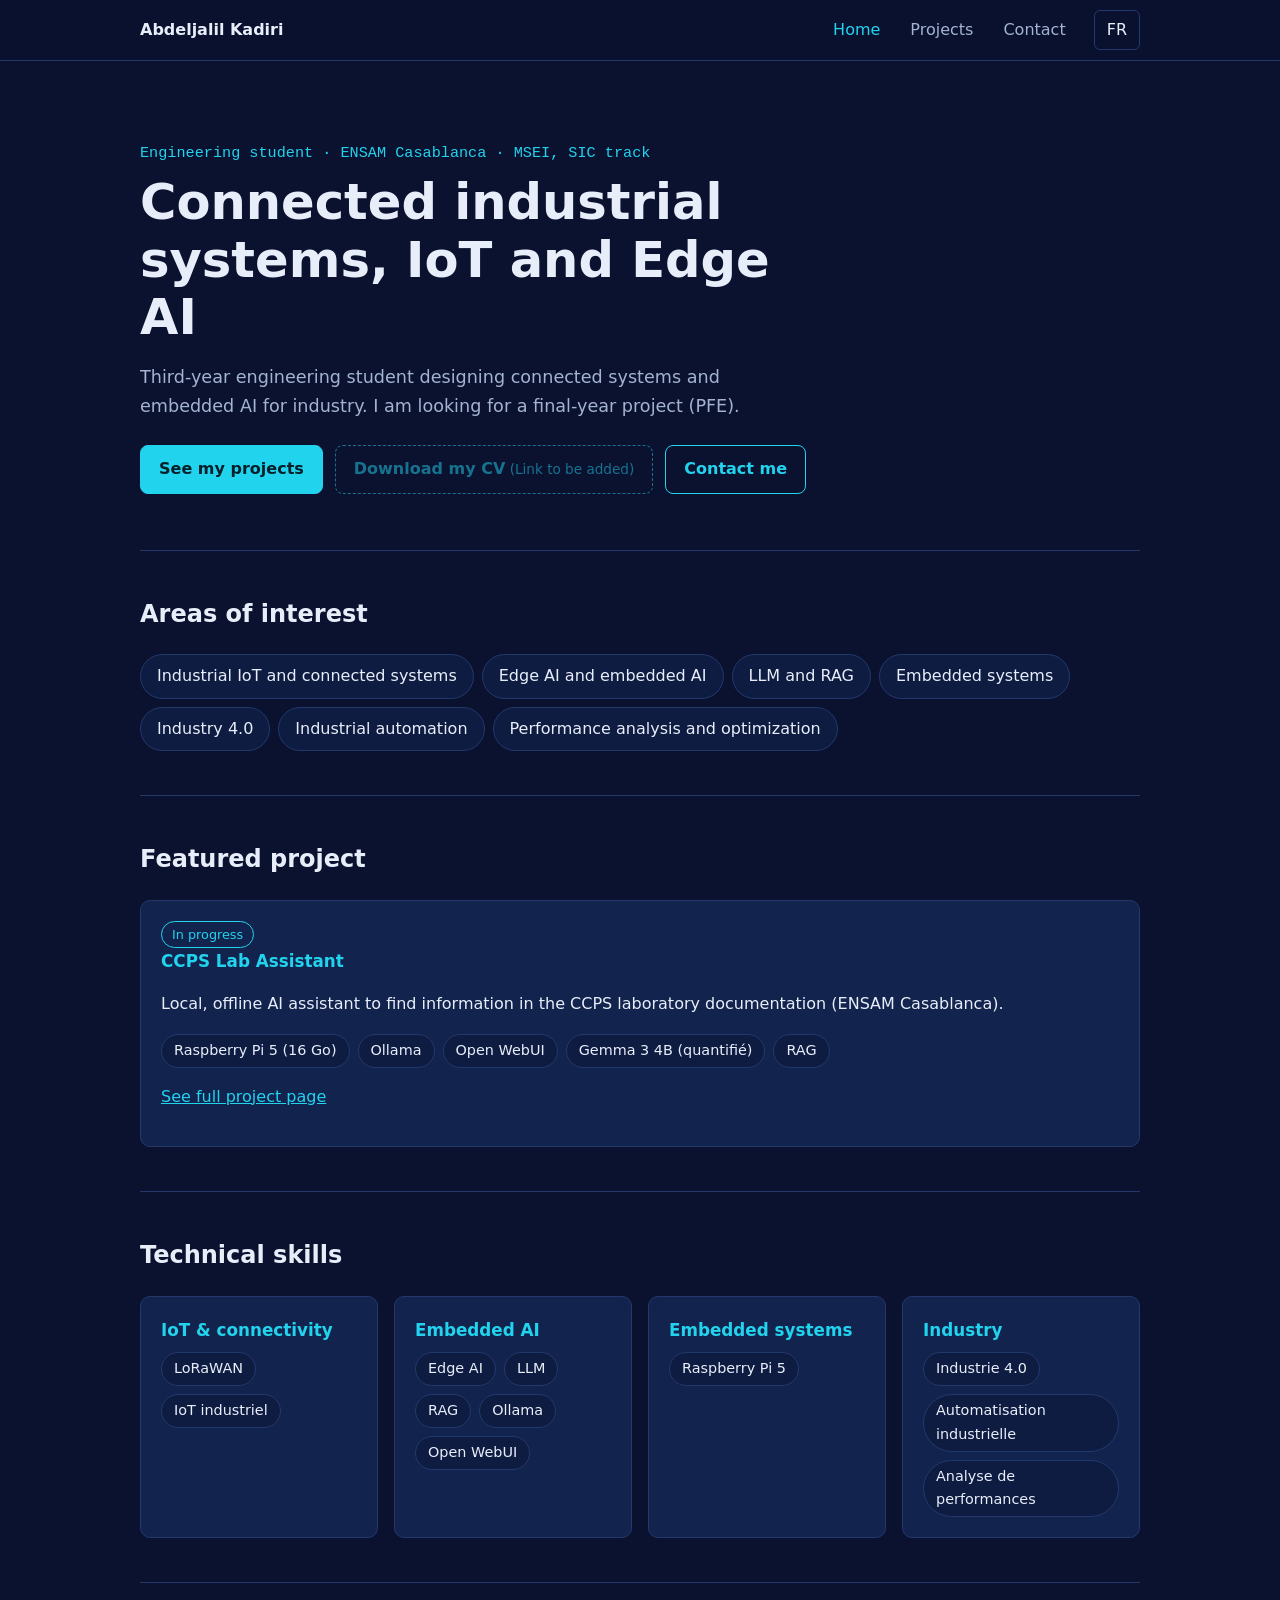
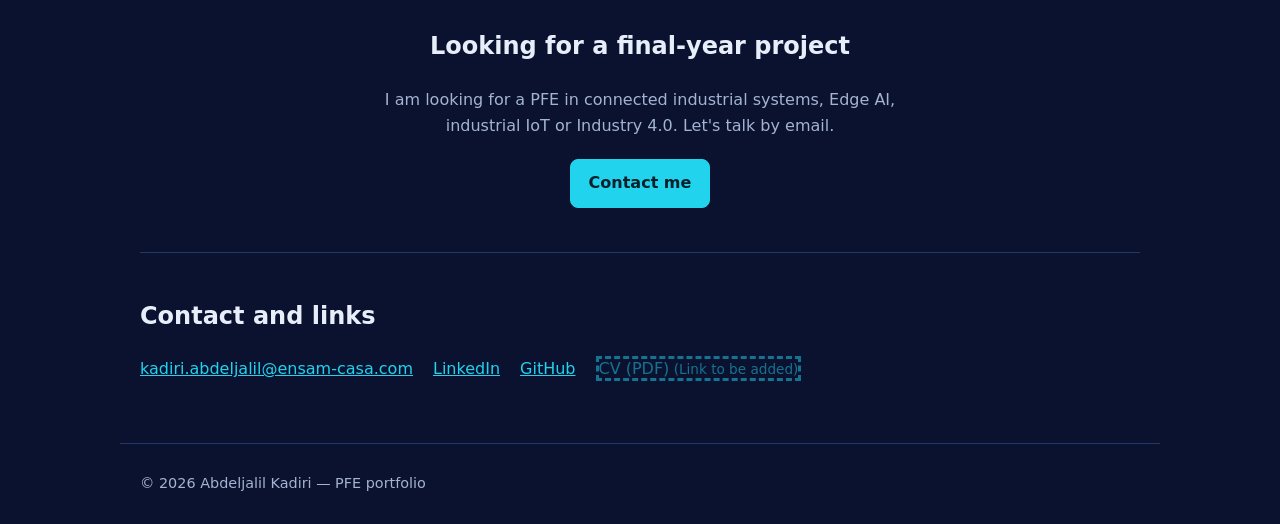
==== index.html @ 2e6c4659 "Add files via upload" ====
<!DOCTYPE html>
<html lang="fr">
<head>
<meta charset="utf-8">
<meta name="viewport" content="width=device-width, initial-scale=1">
<title>Abdeljalil Kadiri — Portfolio</title>
<meta name="description" content="Portfolio d'élève ingénieur ENSAM Casablanca : IoT industriel, Edge AI, Industrie 4.0.">
<link rel="stylesheet" href="style.css">
</head>
<body data-page="home">
<a class="skip" href="#main" data-i18n="nav.home">Accueil</a>
<header id="header"></header>
<main id="main">
  <section class="hero">
    <p class="role" data-i18n="hero.role"></p>
    <h1 data-i18n="hero.title"></h1>
    <p class="lead" data-i18n="hero.text"></p>
    <div class="actions">
      <a class="btn primary" href="projects.html" data-i18n="btn.projects"></a>
      <a class="btn" data-link="cv" data-i18n="btn.cv"></a>
      <a class="btn" href="#contact" data-i18n="btn.contact"></a>
    </div>
  </section>
  <section><h2 data-i18n="int.title"></h2>
    <ul class="chips big">
      <li data-i18n="int.1"></li><li data-i18n="int.2"></li><li data-i18n="int.3"></li><li data-i18n="int.4"></li><li data-i18n="int.5"></li><li data-i18n="int.6"></li><li data-i18n="int.7"></li>
    </ul>
  </section>
  <section><h2 data-i18n="feat.title"></h2><div id="featured"></div></section>
  <section><h2 data-i18n="skills.title"></h2><div id="skills" class="grid"></div></section>
  <section class="cta"><h2 data-i18n="pfe.title"></h2><p data-i18n="pfe.text"></p>
    <a class="btn primary" id="mailBtn" data-i18n="btn.contact"></a></section>
  <section id="contact"><h2 data-i18n="contact.title"></h2>
    <ul class="links">
      <li><a id="mailLink"></a></li>
      <li><a data-link="linkedin">LinkedIn</a></li>
      <li><a data-link="github">GitHub</a></li>
      <li><a data-link="cv">CV (PDF)</a></li>
    </ul>
  </section>
</main>
<footer id="footer"></footer>
<script src="content/site.js"></script>
<script src="content/projects.js"></script>
<script src="script.js"></script>
</body>
</html>
---- style.css ----
/* ===== DESIGN — changez les couleurs et la police ici ===== */
:root{
  --bg:#0a1230; --bg2:#0f1c42; --card:#12234d; --line:#23386b;
  --text:#e8eef9; --muted:#a3b3d1; --accent:#22d3ee; --accent-ink:#04202a;
  --font:"Segoe UI",system-ui,-apple-system,Roboto,Arial,sans-serif;
  --max:1040px;
}
*{box-sizing:border-box}
html{scroll-behavior:smooth;scroll-padding-top:72px}
body{margin:0;background:var(--bg);color:var(--text);font:1rem/1.65 var(--font)}
a{color:var(--accent)}
:focus-visible{outline:3px solid var(--accent);outline-offset:2px}
.skip{position:absolute;left:-999px}.skip:focus{left:8px;top:8px;background:var(--accent);color:var(--accent-ink);padding:6px 10px;z-index:99}
header{position:sticky;top:0;z-index:10;background:rgba(10,18,48,.92);backdrop-filter:blur(8px);border-bottom:1px solid var(--line)}
.bar{max-width:var(--max);margin:auto;padding:10px 20px;display:flex;align-items:center;gap:16px}
.logo{font-weight:700;color:var(--text);text-decoration:none;margin-right:auto}
nav ul{display:flex;gap:6px;list-style:none;margin:0;padding:0}
nav a{display:block;padding:6px 12px;border-radius:6px;color:var(--muted);text-decoration:none}
nav a:hover,nav a[aria-current]{color:var(--accent)}
.iconbtn,#lang{background:none;border:1px solid var(--line);color:var(--text);border-radius:6px;padding:6px 12px;cursor:pointer;font:inherit}
#lang:hover,.iconbtn:hover{border-color:var(--accent);color:var(--accent)}
.iconbtn{display:none}
main{max-width:var(--max);margin:auto;padding:0 20px}
section{padding:44px 0;border-top:1px solid var(--line)}
.hero{border:0;padding:80px 0 56px}.hero.small{padding:48px 0 24px}
.role{color:var(--accent);margin:0 0 8px;font-family:Consolas,monospace;font-size:.95rem}
h1{font-size:clamp(1.9rem,5vw,3.1rem);line-height:1.15;margin:0 0 16px;max-width:20ch}
h2{font-size:1.5rem;margin:0 0 20px}h3{margin:20px 0 8px;font-size:1.05rem;color:var(--accent)}
.lead{color:var(--muted);max-width:60ch;font-size:1.1rem}
.actions{display:flex;flex-wrap:wrap;gap:12px;margin-top:24px}
.btn{display:inline-block;padding:10px 18px;border:1px solid var(--accent);border-radius:8px;color:var(--accent);text-decoration:none;font-weight:600}
.btn:hover{background:rgba(34,211,238,.12)}
.btn.primary{background:var(--accent);color:var(--accent-ink)}.btn.primary:hover{background:#67e8f9}
.pending{opacity:.5;cursor:not-allowed;border-style:dashed}.pending::after{content:" (" attr(data-pending) ")";font-weight:400;font-size:.85em}
.chips{list-style:none;padding:0;margin:0;display:flex;flex-wrap:wrap;gap:8px}
.chips li{border:1px solid var(--line);background:var(--bg2);border-radius:999px;padding:4px 12px;font-size:.9rem}
.chips.big li{padding:8px 16px;font-size:1rem}
.grid{display:grid;gap:16px;grid-template-columns:repeat(auto-fit,minmax(230px,1fr))}
.card{background:var(--card);border:1px solid var(--line);border-radius:10px;padding:20px}
.card h3{margin-top:0}
.status{display:inline-block;font-size:.8rem;padding:2px 10px;border-radius:999px;border:1px solid var(--accent);color:var(--accent)}
.status.planned,.status.toConfirm{border-color:var(--muted);color:var(--muted)}
.project{padding:40px 0}.project h2{margin:8px 0}
.flow{display:flex;flex-wrap:wrap;align-items:center;gap:8px;list-style:none;padding:0;margin:0}
.flow li{background:var(--bg2);border:1px solid var(--accent);border-radius:8px;padding:8px 12px;font-size:.9rem}
.flow li+li::before{content:"→";color:var(--accent);margin-right:8px}
.steps{padding-left:20px}.steps small{color:var(--accent)}
.note{border-left:3px solid var(--accent);padding:6px 14px;background:var(--bg2);color:var(--muted)}
figure{margin:12px 0}img{max-width:100%;height:auto;border-radius:8px}
.links{list-style:none;padding:0;display:flex;flex-wrap:wrap;gap:20px}
.cta{text-align:center}.cta p{color:var(--muted);max-width:56ch;margin:0 auto 20px}
footer{max-width:var(--max);margin:auto;padding:28px 20px;color:var(--muted);border-top:1px solid var(--line);font-size:.9rem}
@media(max-width:700px){
  .iconbtn{display:block}
  nav{position:absolute;left:0;right:0;top:100%;background:var(--bg);border-bottom:1px solid var(--line);display:none}
  nav.open{display:block}nav ul{flex-direction:column;padding:8px 20px}
  .hero{padding-top:48px}
}
@media(prefers-reduced-motion:reduce){html{scroll-behavior:auto}}
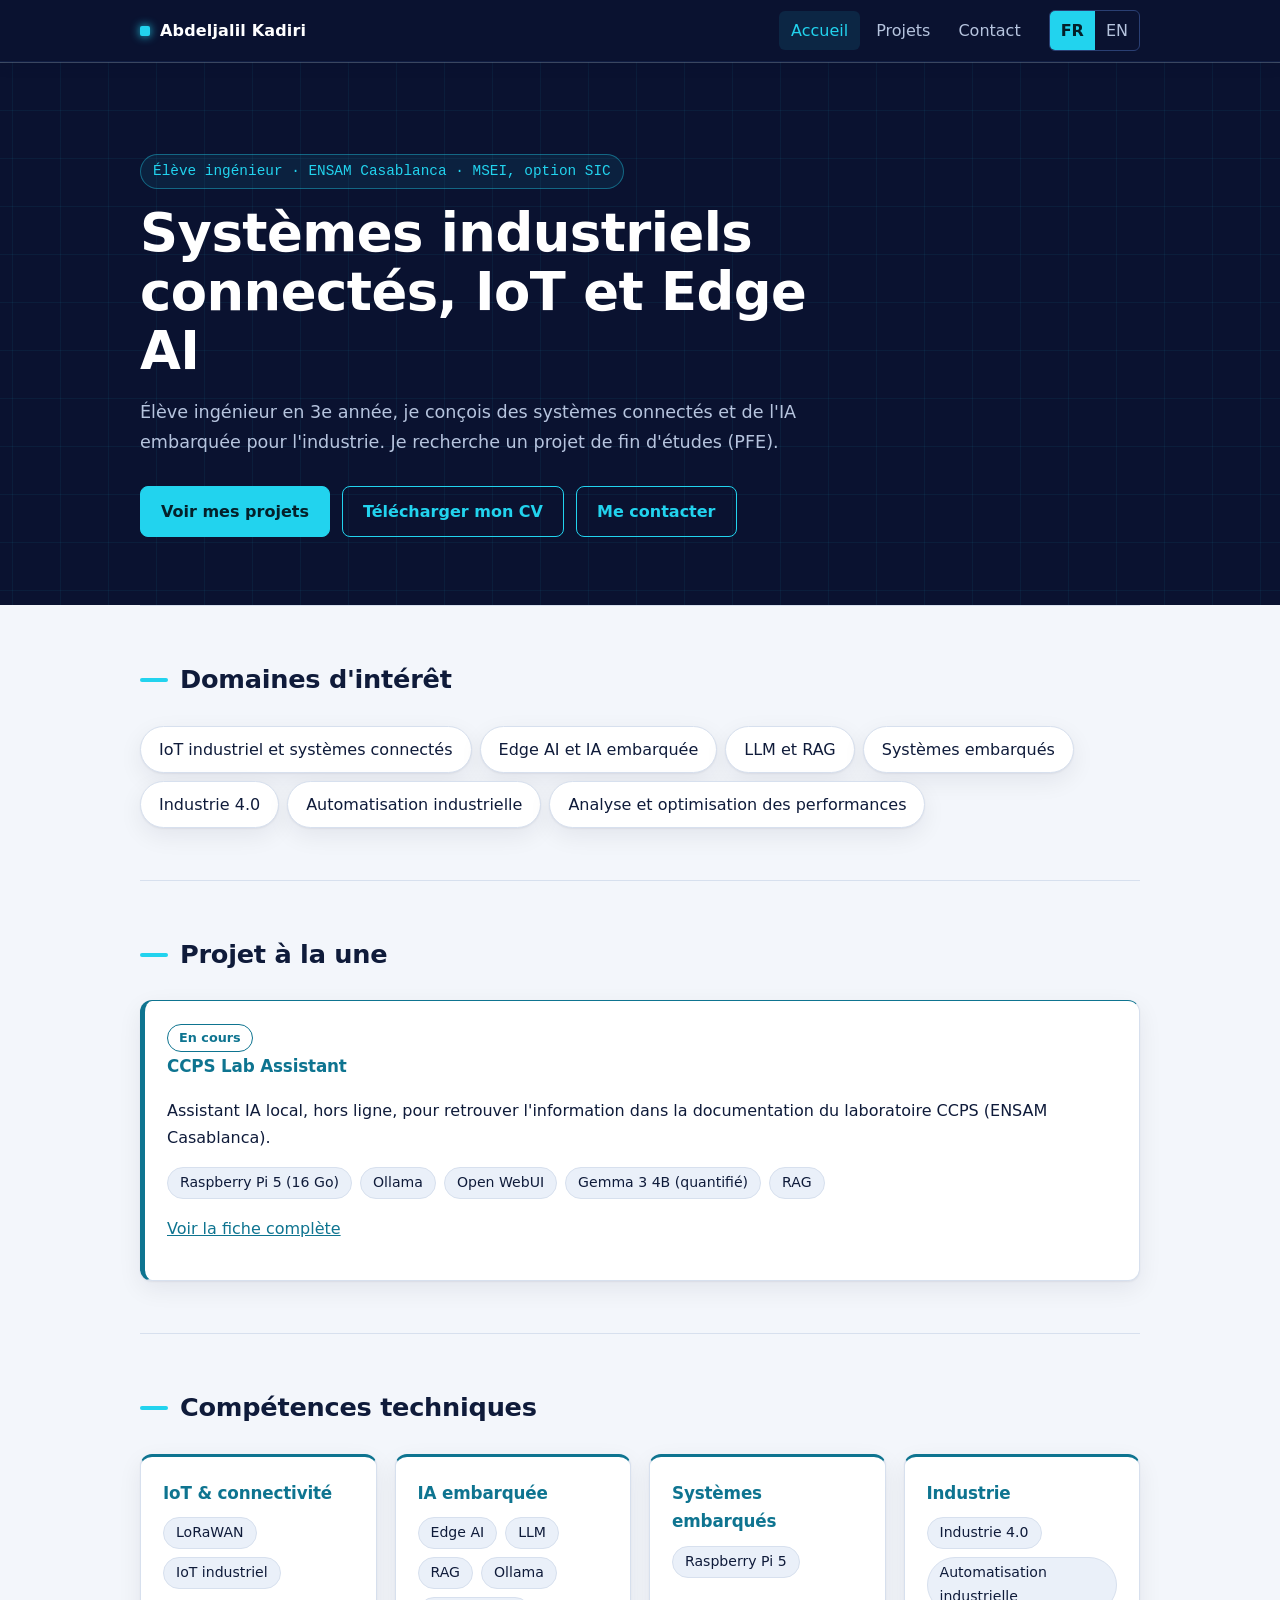
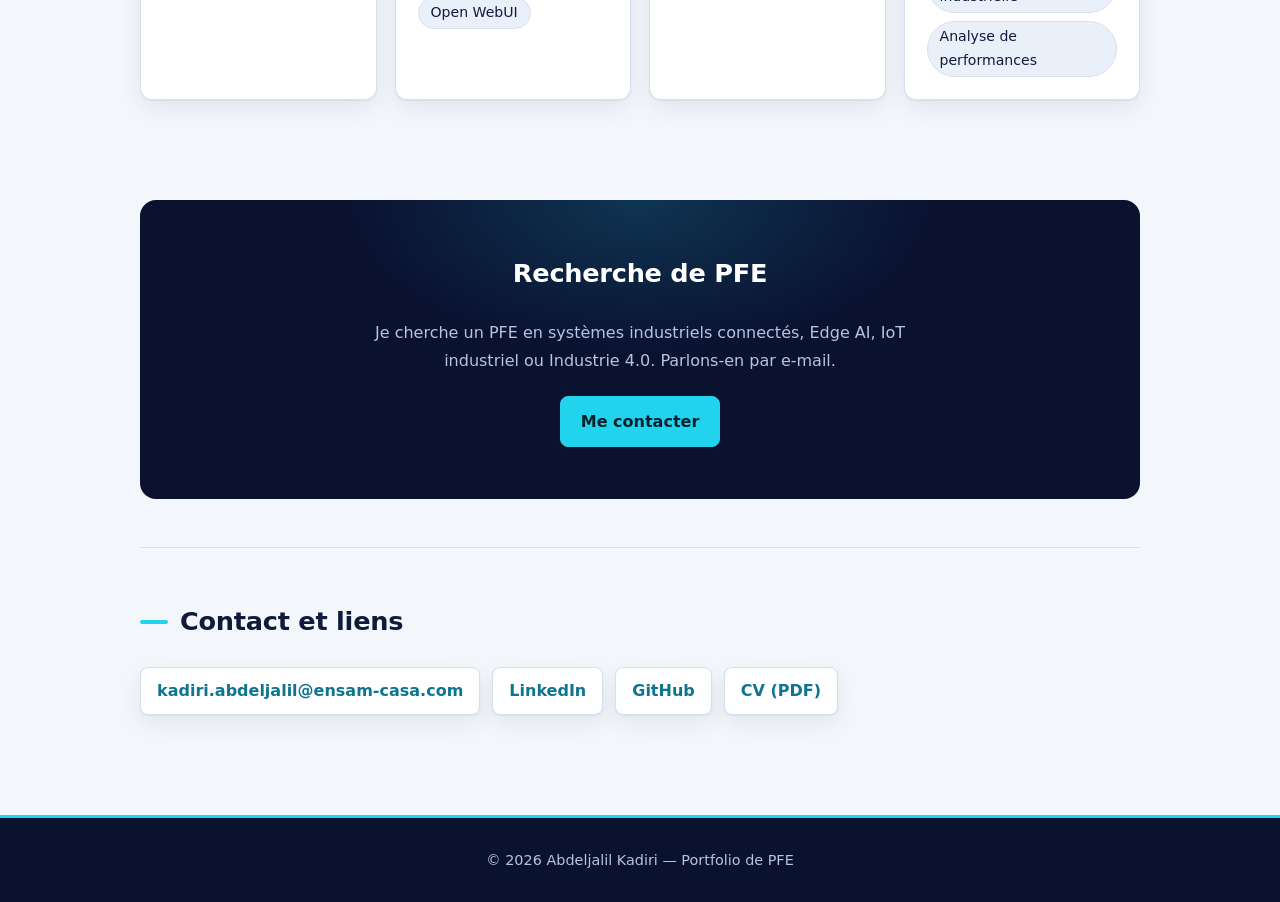
==== commit a6fc336e: "Add files via upload" ====
--- a/index.html
+++ b/index.html
@@ -5,6 +5,14 @@
 <meta name="viewport" content="width=device-width, initial-scale=1">
 <title>Abdeljalil Kadiri — Portfolio</title>
 <meta name="description" content="Portfolio d'élève ingénieur ENSAM Casablanca : IoT industriel, Edge AI, Industrie 4.0.">
+<meta property="og:type" content="website">
+<meta property="og:title" content="Abdeljalil Kadiri — Portfolio">
+<meta property="og:description" content="Projets en IoT industriel, Edge AI et Industrie 4.0. Élève ingénieur ENSAM Casablanca, à la recherche d'un PFE.">
+<meta property="og:url" content="https://kadiri-abdeljalil.github.io/portfolio/">
+<meta property="og:image" content="https://kadiri-abdeljalil.github.io/portfolio/assets/og-image.png">
+<meta property="og:image:width" content="1200">
+<meta property="og:image:height" content="630">
+<meta name="twitter:card" content="summary_large_image">
 <link rel="stylesheet" href="style.css">
 </head>
 <body data-page="home">
--- a/style.css
+++ b/style.css
@@ -1,59 +1,115 @@
-/* ===== DESIGN — changez les couleurs et la police ici ===== */
+/* ===== DESIGN HYBRIDE v2 — clair + bandeaux bleu nuit + accents cyan. Couleurs : variables ci-dessous ===== */
 :root{
-  --bg:#0a1230; --bg2:#0f1c42; --card:#12234d; --line:#23386b;
-  --text:#e8eef9; --muted:#a3b3d1; --accent:#22d3ee; --accent-ink:#04202a;
-  --font:"Segoe UI",system-ui,-apple-system,Roboto,Arial,sans-serif;
-  --max:1040px;
+  --bg:#f3f6fb; --card:#fff; --line:#d7e0ee; --soft:#eaf0f9;
+  --text:#0f1b3a; --muted:#51607f; --accent:#0e7490;
+  --navy:#0a1230; --navy2:#0f1c42; --cyan:#22d3ee; --accent-ink:#04202a; --on-navy:#e8eef9; --on-navy-muted:#b6c4de;
+  --shadow:0 1px 2px rgba(10,18,48,.06),0 8px 24px rgba(10,18,48,.07);
+  --font:"Segoe UI",system-ui,-apple-system,Roboto,Arial,sans-serif; --max:1040px;
 }
 *{box-sizing:border-box}
-html{scroll-behavior:smooth;scroll-padding-top:72px}
-body{margin:0;background:var(--bg);color:var(--text);font:1rem/1.65 var(--font)}
+html{scroll-behavior:smooth;scroll-padding-top:76px;overflow-x:hidden}
+body{margin:0;background:var(--bg);color:var(--text);font:1rem/1.7 var(--font)}
 a{color:var(--accent)}
-:focus-visible{outline:3px solid var(--accent);outline-offset:2px}
-.skip{position:absolute;left:-999px}.skip:focus{left:8px;top:8px;background:var(--accent);color:var(--accent-ink);padding:6px 10px;z-index:99}
-header{position:sticky;top:0;z-index:10;background:rgba(10,18,48,.92);backdrop-filter:blur(8px);border-bottom:1px solid var(--line)}
+::selection{background:var(--cyan);color:var(--accent-ink)}
+:focus-visible{outline:3px solid var(--cyan);outline-offset:2px;box-shadow:0 0 0 5px var(--navy)}
+.skip{position:absolute;left:-999px}.skip:focus{left:8px;top:8px;background:var(--cyan);color:var(--accent-ink);padding:6px 10px;z-index:99}
+header{position:sticky;top:0;z-index:10;background:var(--navy);border-bottom:1px solid var(--navy2);box-shadow:0 2px 12px rgba(10,18,48,.25)}
 .bar{max-width:var(--max);margin:auto;padding:10px 20px;display:flex;align-items:center;gap:16px}
-.logo{font-weight:700;color:var(--text);text-decoration:none;margin-right:auto}
-nav ul{display:flex;gap:6px;list-style:none;margin:0;padding:0}
-nav a{display:block;padding:6px 12px;border-radius:6px;color:var(--muted);text-decoration:none}
-nav a:hover,nav a[aria-current]{color:var(--accent)}
-.iconbtn,#lang{background:none;border:1px solid var(--line);color:var(--text);border-radius:6px;padding:6px 12px;cursor:pointer;font:inherit}
-#lang:hover,.iconbtn:hover{border-color:var(--accent);color:var(--accent)}
-.iconbtn{display:none}
+.logo{font-weight:700;color:#fff;text-decoration:none;margin-right:auto;letter-spacing:.01em}
+.logo::before{content:"";display:inline-block;width:10px;height:10px;margin-right:10px;border-radius:2px;background:var(--cyan);box-shadow:0 0 10px var(--cyan)}
+nav ul{display:flex;gap:4px;list-style:none;margin:0;padding:0}
+nav a{display:block;padding:6px 12px;border-radius:6px;color:var(--on-navy-muted);text-decoration:none}
+nav a:hover,nav a[aria-current]{color:var(--cyan)}
+nav a[aria-current]{background:rgba(34,211,238,.1)}
+.langsw{display:flex;border:1px solid #2a3f73;border-radius:6px;overflow:hidden}
+.langsw button{background:none;border:0;color:var(--on-navy-muted);padding:6px 11px;cursor:pointer;font:inherit}
+.langsw button:hover{color:var(--cyan)}
+.langsw button[aria-pressed="true"]{background:var(--cyan);color:var(--accent-ink);font-weight:700;cursor:default}
+.iconbtn{display:none;background:none;border:1px solid #2a3f73;color:#fff;border-radius:6px;padding:6px 12px;cursor:pointer;font:inherit}
 main{max-width:var(--max);margin:auto;padding:0 20px}
-section{padding:44px 0;border-top:1px solid var(--line)}
-.hero{border:0;padding:80px 0 56px}.hero.small{padding:48px 0 24px}
-.role{color:var(--accent);margin:0 0 8px;font-family:Consolas,monospace;font-size:.95rem}
-h1{font-size:clamp(1.9rem,5vw,3.1rem);line-height:1.15;margin:0 0 16px;max-width:20ch}
-h2{font-size:1.5rem;margin:0 0 20px}h3{margin:20px 0 8px;font-size:1.05rem;color:var(--accent)}
-.lead{color:var(--muted);max-width:60ch;font-size:1.1rem}
-.actions{display:flex;flex-wrap:wrap;gap:12px;margin-top:24px}
-.btn{display:inline-block;padding:10px 18px;border:1px solid var(--accent);border-radius:8px;color:var(--accent);text-decoration:none;font-weight:600}
-.btn:hover{background:rgba(34,211,238,.12)}
-.btn.primary{background:var(--accent);color:var(--accent-ink)}.btn.primary:hover{background:#67e8f9}
-.pending{opacity:.5;cursor:not-allowed;border-style:dashed}.pending::after{content:" (" attr(data-pending) ")";font-weight:400;font-size:.85em}
+section{padding:52px 0;border-top:1px solid var(--line)}
+h1,h2,h3{letter-spacing:-.01em}
+h2{font-size:1.6rem;margin:0 0 24px;display:flex;align-items:center;gap:12px}
+h2::before{content:"";width:28px;height:4px;border-radius:2px;background:var(--cyan);flex:none}
+h3{margin:22px 0 10px;font-size:1.05rem;color:var(--accent)}
+.hero{position:relative;isolation:isolate;border:0;padding:92px 0 68px;color:var(--on-navy);clip-path:inset(0 -100vmax)}
+.hero::before{content:"";position:absolute;inset:0 -100vmax;z-index:-1;
+  background:radial-gradient(620px 320px at 82% 25%,rgba(34,211,238,.20),transparent 65%),
+  linear-gradient(rgba(34,211,238,.06) 1px,transparent 1px) 0 0/48px 48px,
+  linear-gradient(90deg,rgba(34,211,238,.06) 1px,transparent 1px) 0 0/48px 48px,var(--navy)}
+.hero.small{padding:52px 0 40px}
+.hero h2::before{display:none}
+.role{display:inline-block;color:var(--cyan);margin:0 0 14px;font-family:Consolas,monospace;font-size:.9rem;padding:4px 12px;border:1px solid rgba(34,211,238,.4);border-radius:999px;background:rgba(34,211,238,.08)}
+h1{font-size:clamp(2rem,5.2vw,3.3rem);line-height:1.12;margin:0 0 18px;max-width:20ch;color:#fff}
+.lead{color:var(--muted);max-width:62ch;font-size:1.1rem}
+.hero .lead{color:var(--on-navy-muted)}
+.actions{display:flex;flex-wrap:wrap;gap:12px;margin-top:28px}
+.btn{display:inline-block;padding:11px 20px;border:1px solid var(--accent);border-radius:8px;color:var(--accent);text-decoration:none;font-weight:600;background:transparent;transition:background .2s,transform .2s}
+.btn:hover{background:var(--soft)}
+.btn.primary{background:var(--navy);border-color:var(--navy);color:#fff}.btn.primary:hover{background:var(--navy2)}
+.hero .btn,.cta .btn{border-color:var(--cyan);color:var(--cyan)}.hero .btn:hover,.cta .btn:hover{background:rgba(34,211,238,.12)}
+.hero .btn.primary,.cta .btn.primary{background:var(--cyan);color:var(--accent-ink)}.hero .btn.primary:hover,.cta .btn.primary:hover{background:#67e8f9}
+.pending{opacity:.55;cursor:not-allowed;border-style:dashed}.pending::after{content:" (" attr(data-pending) ")";font-weight:400;font-size:.85em}
 .chips{list-style:none;padding:0;margin:0;display:flex;flex-wrap:wrap;gap:8px}
-.chips li{border:1px solid var(--line);background:var(--bg2);border-radius:999px;padding:4px 12px;font-size:.9rem}
-.chips.big li{padding:8px 16px;font-size:1rem}
-.grid{display:grid;gap:16px;grid-template-columns:repeat(auto-fit,minmax(230px,1fr))}
-.card{background:var(--card);border:1px solid var(--line);border-radius:10px;padding:20px}
+.chips li{border:1px solid var(--line);background:var(--soft);border-radius:999px;padding:3px 12px;font-size:.88rem}
+.chips.big li{padding:9px 18px;font-size:1rem;background:#fff;box-shadow:var(--shadow)}
+.grid{display:grid;gap:18px;grid-template-columns:repeat(auto-fit,minmax(230px,1fr))}
+.card{background:var(--card);border:1px solid var(--line);border-top:3px solid var(--accent);border-radius:12px;padding:22px;box-shadow:var(--shadow);transition:box-shadow .2s,border-color .2s}
+.card:hover{border-color:var(--cyan);box-shadow:0 10px 30px rgba(10,18,48,.12)}
 .card h3{margin-top:0}
-.status{display:inline-block;font-size:.8rem;padding:2px 10px;border-radius:999px;border:1px solid var(--accent);color:var(--accent)}
+.card.featured{border-top-width:1px;border-left:5px solid var(--accent)}
+.status{display:inline-block;font-size:.8rem;padding:2px 11px;border-radius:999px;border:1px solid var(--accent);color:var(--accent);font-weight:600;background:#fff}
 .status.planned,.status.toConfirm{border-color:var(--muted);color:var(--muted)}
-.project{padding:40px 0}.project h2{margin:8px 0}
-.flow{display:flex;flex-wrap:wrap;align-items:center;gap:8px;list-style:none;padding:0;margin:0}
-.flow li{background:var(--bg2);border:1px solid var(--accent);border-radius:8px;padding:8px 12px;font-size:.9rem}
-.flow li+li::before{content:"→";color:var(--accent);margin-right:8px}
-.steps{padding-left:20px}.steps small{color:var(--accent)}
-.note{border-left:3px solid var(--accent);padding:6px 14px;background:var(--bg2);color:var(--muted)}
-figure{margin:12px 0}img{max-width:100%;height:auto;border-radius:8px}
-.links{list-style:none;padding:0;display:flex;flex-wrap:wrap;gap:20px}
-.cta{text-align:center}.cta p{color:var(--muted);max-width:56ch;margin:0 auto 20px}
-footer{max-width:var(--max);margin:auto;padding:28px 20px;color:var(--muted);border-top:1px solid var(--line);font-size:.9rem}
+.pnav{padding:30px 0 10px}
+.project{background:#fff;border:1px solid var(--line);border-radius:16px;padding:30px;margin:0 0 30px;box-shadow:var(--shadow);scroll-margin-top:84px}
+.project h2{margin:12px 0 6px;font-size:1.7rem}.project h2::before{display:none}
+.phead{display:flex;flex-wrap:wrap;gap:10px;align-items:center}
+.flow{display:flex;flex-wrap:wrap;align-items:center;gap:8px;list-style:none;padding:0;margin:0 0 10px}
+.flow li{background:#fff;border:1px solid var(--accent);border-radius:8px;padding:8px 12px;font-size:.9rem}
+.flow li:last-child{background:var(--navy);border-color:var(--navy);color:#fff}
+.flow li+li::before{content:"→";color:var(--cyan);font-weight:700;margin-right:8px}
+.steps{list-style:none;padding:0 0 0 8px;margin:0;border-left:2px solid var(--line)}
+.steps li{position:relative;padding:2px 0 14px 22px}
+.steps li::before{content:"";position:absolute;left:-7px;top:9px;width:12px;height:12px;border-radius:50%;background:#fff;border:2px solid var(--muted)}
+.steps .s-done::before{background:var(--accent);border-color:var(--accent)}
+.steps .s-progress::before{background:#f59e0b;border-color:#f59e0b}
+.steps small{margin-left:6px;padding:1px 9px;border-radius:999px;background:var(--soft);color:var(--muted);font-weight:600;font-size:.74rem}
+.steps .s-done small{color:var(--accent)}
+.metrics{list-style:none;padding:0;margin:0 0 12px;display:grid;gap:14px;grid-template-columns:repeat(auto-fit,minmax(230px,1fr))}
+.metrics li{background:var(--soft);border-radius:10px;padding:14px 18px;border-left:4px solid var(--accent)}
+.metrics strong{display:block;font-size:1.7rem;color:var(--navy);line-height:1.2}.metrics span{font-size:.9rem;color:var(--muted)}
+.note{border-left:3px solid var(--accent);padding:8px 14px;background:var(--soft);color:var(--muted);border-radius:0 8px 8px 0}
+.gallery{display:grid;gap:16px;grid-template-columns:repeat(auto-fit,minmax(260px,1fr))}
+.gallery figure{margin:0;background:#fff;border:1px solid var(--line);border-radius:10px;overflow:hidden}
+.gallery img{display:block;width:100%;height:auto}
+.gallery figcaption{padding:8px 12px;font-size:.85rem;color:var(--muted)}
+img{max-width:100%}
+.links{list-style:none;padding:0;margin:0;display:flex;flex-wrap:wrap;gap:12px}
+.links a{display:inline-block;padding:9px 16px;border:1px solid var(--line);border-radius:8px;background:#fff;text-decoration:none;font-weight:600;box-shadow:var(--shadow)}
+.links a:hover{border-color:var(--accent)}
+.cta{text-align:center;background:var(--navy);color:var(--on-navy);border:0;border-radius:16px;padding:52px 24px;margin:48px 0;background-image:radial-gradient(420px 220px at 50% 0,rgba(34,211,238,.18),transparent 70%)}
+.cta h2{justify-content:center;color:#fff}.cta h2::before{display:none}
+.cta p{color:var(--on-navy-muted);max-width:56ch;margin:0 auto 22px}
+footer{background:var(--navy);color:var(--on-navy-muted);text-align:center;padding:30px 20px;margin-top:48px;font-size:.9rem;border-top:3px solid var(--cyan)}
+.js .reveal{opacity:0;transform:translateY(14px);transition:opacity .5s ease,transform .5s ease}
+.js .reveal.in{opacity:1;transform:none}
 @media(max-width:700px){
   .iconbtn{display:block}
-  nav{position:absolute;left:0;right:0;top:100%;background:var(--bg);border-bottom:1px solid var(--line);display:none}
+  nav{position:absolute;left:0;right:0;top:100%;background:var(--navy);border-bottom:1px solid var(--navy2);display:none}
   nav.open{display:block}nav ul{flex-direction:column;padding:8px 20px}
-  .hero{padding-top:48px}
+  .hero{padding:52px 0 44px}.project{padding:20px}
 }
-@media(prefers-reduced-motion:reduce){html{scroll-behavior:auto}}
+@media(prefers-reduced-motion:reduce){html{scroll-behavior:auto}.js .reveal{opacity:1;transform:none;transition:none}}
+
+.pgrid{display:grid;gap:18px;grid-template-columns:repeat(auto-fit,minmax(260px,1fr))}
+.pgrid .card h3{margin:10px 0 2px}.pgrid .card p{margin:8px 0}
+.meta{font-size:.85rem;color:var(--muted);margin:0}
+.project h4{margin:16px 0 6px;font-size:.85rem;color:var(--muted);text-transform:uppercase;letter-spacing:.05em}
+.check{list-style:none;padding:0;margin:0 0 10px}.check li{position:relative;padding:3px 0 3px 26px}.check li::before{content:"✓";position:absolute;left:0;color:var(--accent);font-weight:700}
+.gallery a{display:block;cursor:zoom-in;overflow:hidden}.gallery img{transition:transform .35s}.gallery a:hover img{transform:scale(1.03)}
+dialog#lb{border:0;border-radius:12px;padding:12px;max-width:min(96vw,1100px);background:var(--navy);color:var(--on-navy)}
+dialog#lb::backdrop{background:rgba(10,18,48,.82)}
+#lb img{max-width:100%;max-height:78vh;display:block;margin:auto;border-radius:8px}
+#lb p{margin:8px 4px 0;font-size:.9rem;text-align:center}
+#lb button{position:absolute;top:8px;right:10px;width:36px;height:36px;font-size:1.5rem;line-height:1;background:rgba(10,18,48,.75);color:#fff;border:0;border-radius:6px;cursor:pointer}
+@media(prefers-reduced-motion:reduce){.gallery img{transition:none}}
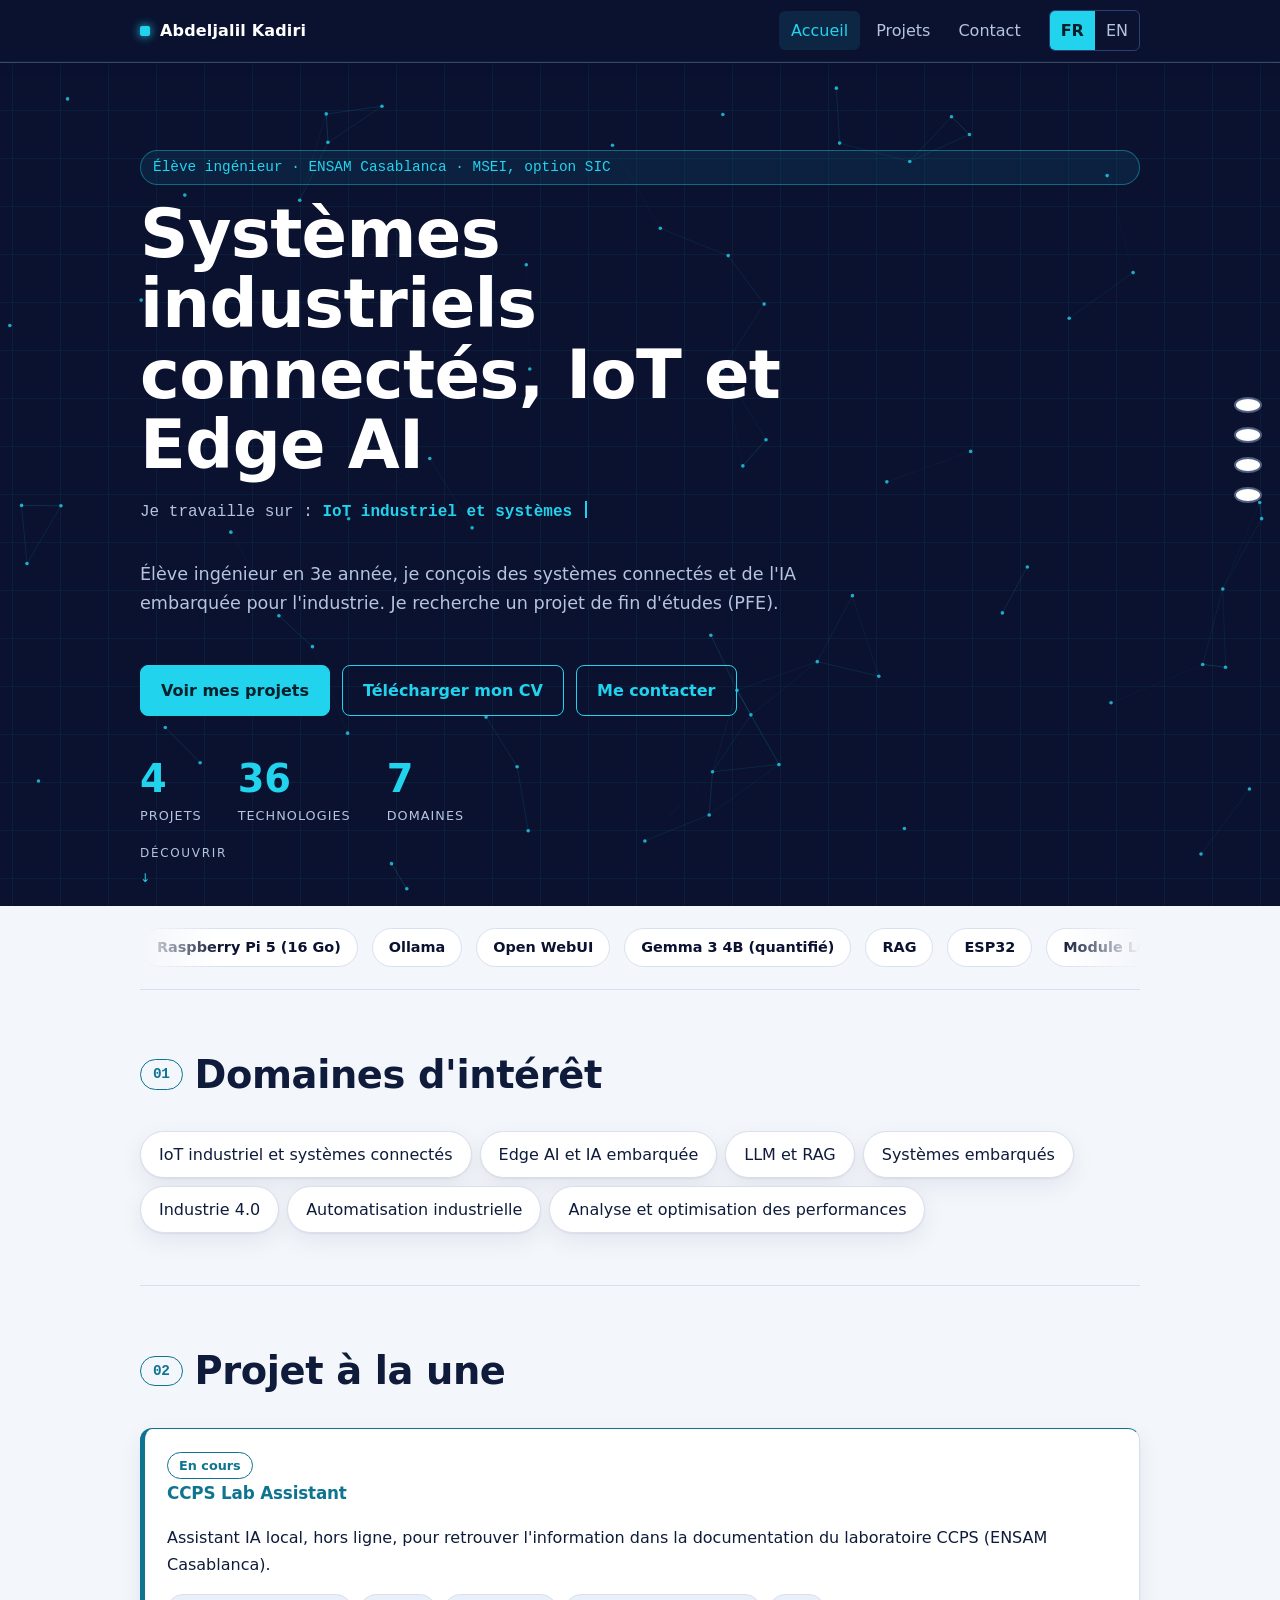
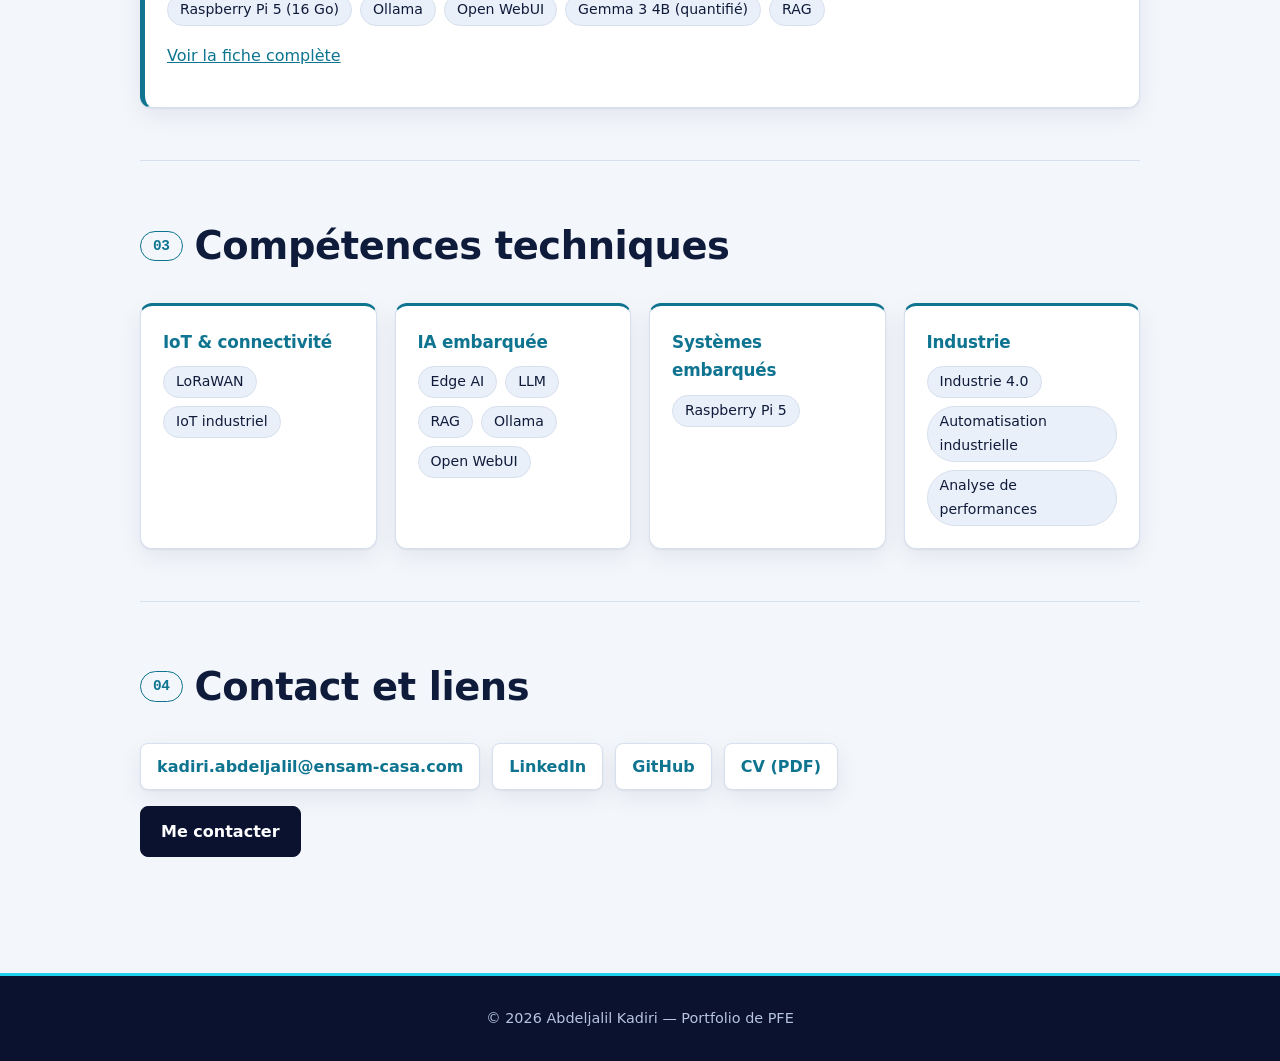
==== commit de9a2129: "Version_Finale" ====
--- a/index.html
+++ b/index.html
@@ -7,7 +7,7 @@
 <meta name="description" content="Portfolio d'élève ingénieur ENSAM Casablanca : IoT industriel, Edge AI, Industrie 4.0.">
 <meta property="og:type" content="website">
 <meta property="og:title" content="Abdeljalil Kadiri — Portfolio">
-<meta property="og:description" content="Projets en IoT industriel, Edge AI et Industrie 4.0. Élève ingénieur ENSAM Casablanca, à la recherche d'un PFE.">
+<meta property="og:description" content="Projets en IoT industriel, Edge AI et Industrie 4.0. Élève ingénieur ENSAM Casablanca.">
 <meta property="og:url" content="https://kadiri-abdeljalil.github.io/portfolio/">
 <meta property="og:image" content="https://kadiri-abdeljalil.github.io/portfolio/assets/og-image.png">
 <meta property="og:image:width" content="1200">
@@ -16,35 +16,45 @@
 <link rel="stylesheet" href="style.css">
 </head>
 <body data-page="home">
+<div id="progress"></div>
 <a class="skip" href="#main" data-i18n="nav.home">Accueil</a>
 <header id="header"></header>
+<nav id="dots" aria-label="Sections"></nav>
 <main id="main">
-  <section class="hero">
+  <section class="hero" id="top">
+    <canvas id="net" aria-hidden="true"></canvas>
     <p class="role" data-i18n="hero.role"></p>
     <h1 data-i18n="hero.title"></h1>
+    <p class="typed"><span data-i18n="hero.focus"></span> <b id="typed"></b><i class="caret"></i></p>
     <p class="lead" data-i18n="hero.text"></p>
     <div class="actions">
       <a class="btn primary" href="projects.html" data-i18n="btn.projects"></a>
       <a class="btn" data-link="cv" data-i18n="btn.cv"></a>
       <a class="btn" href="#contact" data-i18n="btn.contact"></a>
     </div>
+    <div class="stats">
+      <div><strong data-count="projects">0</strong><span data-i18n="stat.projects"></span></div>
+      <div><strong data-count="tech">0</strong><span data-i18n="stat.tech"></span></div>
+      <div><strong data-count="areas">0</strong><span data-i18n="stat.areas"></span></div>
+    </div>
+    <a class="scroll" href="#int" data-i18n="hero.scroll"></a>
   </section>
-  <section><h2 data-i18n="int.title"></h2>
+  <div class="marquee" aria-hidden="true"><div class="track" id="marquee"></div></div>
+  <section id="int" data-sec><h2 class="sec"><span class="num">01</span><span data-i18n="int.title"></span></h2>
     <ul class="chips big">
       <li data-i18n="int.1"></li><li data-i18n="int.2"></li><li data-i18n="int.3"></li><li data-i18n="int.4"></li><li data-i18n="int.5"></li><li data-i18n="int.6"></li><li data-i18n="int.7"></li>
     </ul>
   </section>
-  <section><h2 data-i18n="feat.title"></h2><div id="featured"></div></section>
-  <section><h2 data-i18n="skills.title"></h2><div id="skills" class="grid"></div></section>
-  <section class="cta"><h2 data-i18n="pfe.title"></h2><p data-i18n="pfe.text"></p>
-    <a class="btn primary" id="mailBtn" data-i18n="btn.contact"></a></section>
-  <section id="contact"><h2 data-i18n="contact.title"></h2>
+  <section id="feat" data-sec><h2 class="sec"><span class="num">02</span><span data-i18n="feat.title"></span></h2><div id="featured"></div></section>
+  <section id="skl" data-sec><h2 class="sec"><span class="num">03</span><span data-i18n="skills.title"></span></h2><div id="skills" class="grid"></div></section>
+  <section id="contact" data-sec><h2 class="sec"><span class="num">04</span><span data-i18n="contact.title"></span></h2>
     <ul class="links">
       <li><a id="mailLink"></a></li>
       <li><a data-link="linkedin">LinkedIn</a></li>
       <li><a data-link="github">GitHub</a></li>
       <li><a data-link="cv">CV (PDF)</a></li>
     </ul>
+    <p><a class="btn primary" id="mailBtn" data-i18n="btn.contact"></a></p>
   </section>
 </main>
 <footer id="footer"></footer>
--- a/style.css
+++ b/style.css
@@ -113,3 +113,39 @@
 #lb p{margin:8px 4px 0;font-size:.9rem;text-align:center}
 #lb button{position:absolute;top:8px;right:10px;width:36px;height:36px;font-size:1.5rem;line-height:1;background:rgba(10,18,48,.75);color:#fff;border:0;border-radius:6px;cursor:pointer}
 @media(prefers-reduced-motion:reduce){.gallery img{transition:none}}
+
+/* ===== v3 : style dynamique ===== */
+#progress{position:fixed;top:0;left:0;right:0;height:3px;background:linear-gradient(90deg,var(--cyan),#67e8f9);transform:scaleX(0);transform-origin:0 50%;z-index:50}
+body[data-page="home"] .hero{min-height:calc(100vh - 56px);display:flex;flex-direction:column;justify-content:center;padding:80px 0 72px}
+body[data-page="home"] h1{font-size:clamp(2.3rem,6.4vw,4.2rem);line-height:1.05;max-width:16ch}
+#net{position:absolute;top:0;left:50%;width:100vw;height:100%;margin-left:-50vw;z-index:-1}
+.typed{font-family:Consolas,monospace;color:var(--on-navy-muted);margin:0 0 16px;min-height:1.7em}
+.typed #typed{color:var(--cyan)}
+.caret{display:inline-block;width:2px;height:1.1em;background:var(--cyan);margin-left:3px;vertical-align:-.15em;animation:blink 1s steps(1) infinite}
+@keyframes blink{50%{opacity:0}}
+.stats{display:flex;flex-wrap:wrap;gap:36px;margin-top:44px}
+.stats div{display:flex;flex-direction:column}
+.stats strong{font-size:2.4rem;line-height:1;color:var(--cyan);font-variant-numeric:tabular-nums}
+.stats span{font-size:.8rem;color:var(--on-navy-muted);margin-top:6px;text-transform:uppercase;letter-spacing:.08em}
+.scroll{position:absolute;bottom:18px;left:0;color:var(--on-navy-muted);text-decoration:none;font-size:.75rem;letter-spacing:.14em;text-transform:uppercase}
+.scroll::after{content:"↓";display:block;margin-top:4px;color:var(--cyan);animation:bob 1.6s ease-in-out infinite}
+@keyframes bob{50%{transform:translateY(6px)}}
+.marquee{overflow:hidden;padding:22px 0;-webkit-mask-image:linear-gradient(90deg,transparent,#000 8%,#000 92%,transparent);mask-image:linear-gradient(90deg,transparent,#000 8%,#000 92%,transparent)}
+.marquee .track{display:flex;gap:14px;width:max-content;animation:slide 50s linear infinite}
+.marquee:hover .track{animation-play-state:paused}
+.marquee span{white-space:nowrap;border:1px solid var(--line);background:#fff;border-radius:999px;padding:6px 16px;font-size:.9rem;font-weight:600;color:var(--navy)}
+@keyframes slide{to{transform:translateX(-50%)}}
+h2.sec{font-size:clamp(1.7rem,3.6vw,2.4rem)}h2.sec::before{display:none}
+.num{font-family:Consolas,monospace;font-size:.9rem;color:var(--accent);border:1px solid var(--accent);border-radius:999px;padding:2px 12px}
+#dots{position:fixed;right:18px;top:50%;transform:translateY(-50%);display:flex;flex-direction:column;gap:14px;z-index:20}
+#dots a{position:relative;width:11px;height:11px;border-radius:50%;border:2px solid var(--muted);background:#fff;transition:transform .2s,background .2s}
+#dots a.on{background:var(--accent);border-color:var(--accent);transform:scale(1.35)}
+#dots a span{position:absolute;right:22px;top:50%;transform:translateY(-50%);white-space:nowrap;background:var(--navy);color:#fff;font-size:.75rem;padding:3px 10px;border-radius:6px;opacity:0;pointer-events:none;transition:opacity .2s}
+#dots a:hover span,#dots a:focus-visible span{opacity:1}
+.card,.project{position:relative}
+.card::after{content:"";position:absolute;inset:0;border-radius:inherit;pointer-events:none;opacity:0;transition:opacity .3s;background:radial-gradient(260px circle at var(--mx,50%) var(--my,50%),rgba(34,211,238,.16),transparent 62%)}
+.card:hover::after{opacity:1}
+.js .reveal{transition:opacity .6s ease,transform .6s ease;transition-delay:min(calc(var(--i,0)*70ms),420ms)}
+@media(max-width:900px){#dots{display:none}}
+@media(max-width:700px){.stats{gap:24px}.stats strong{font-size:2rem}}
+@media(prefers-reduced-motion:reduce){.marquee .track,.caret,.scroll::after{animation:none}.js .reveal{transition:none}}
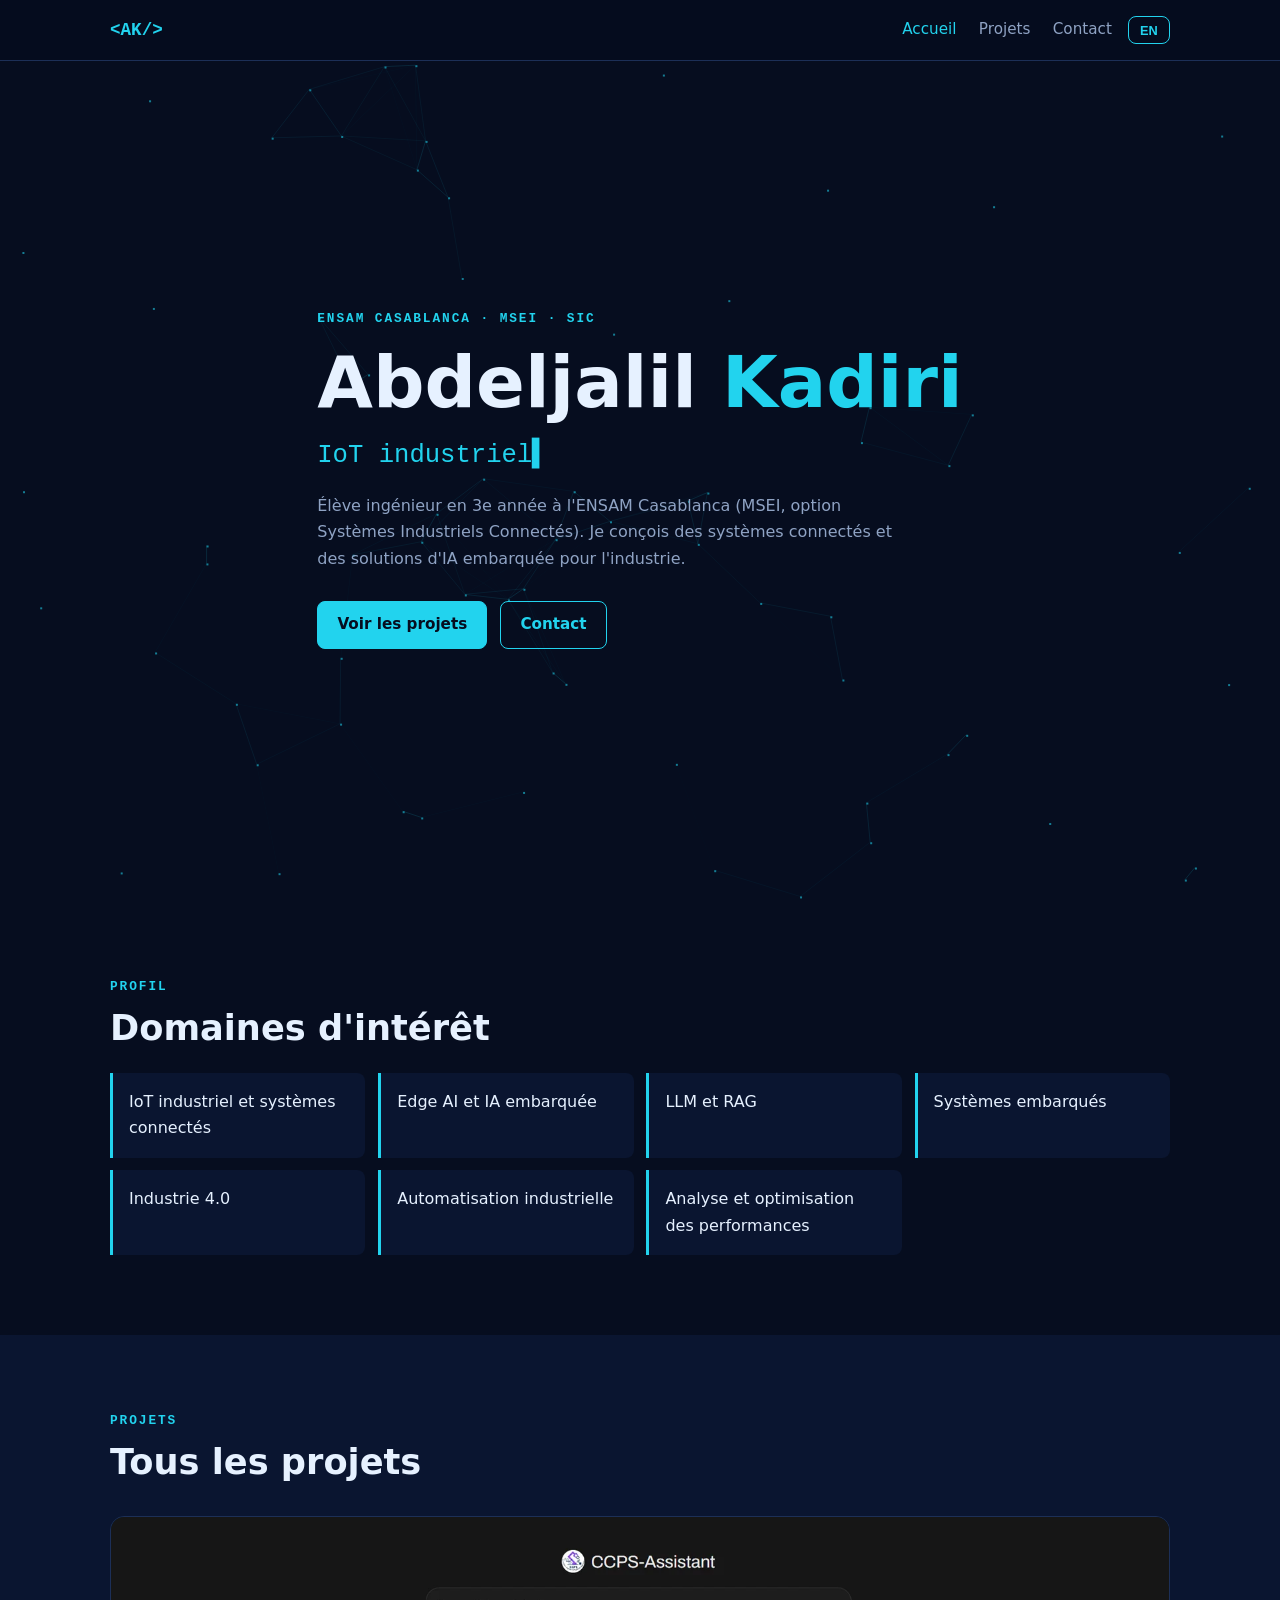
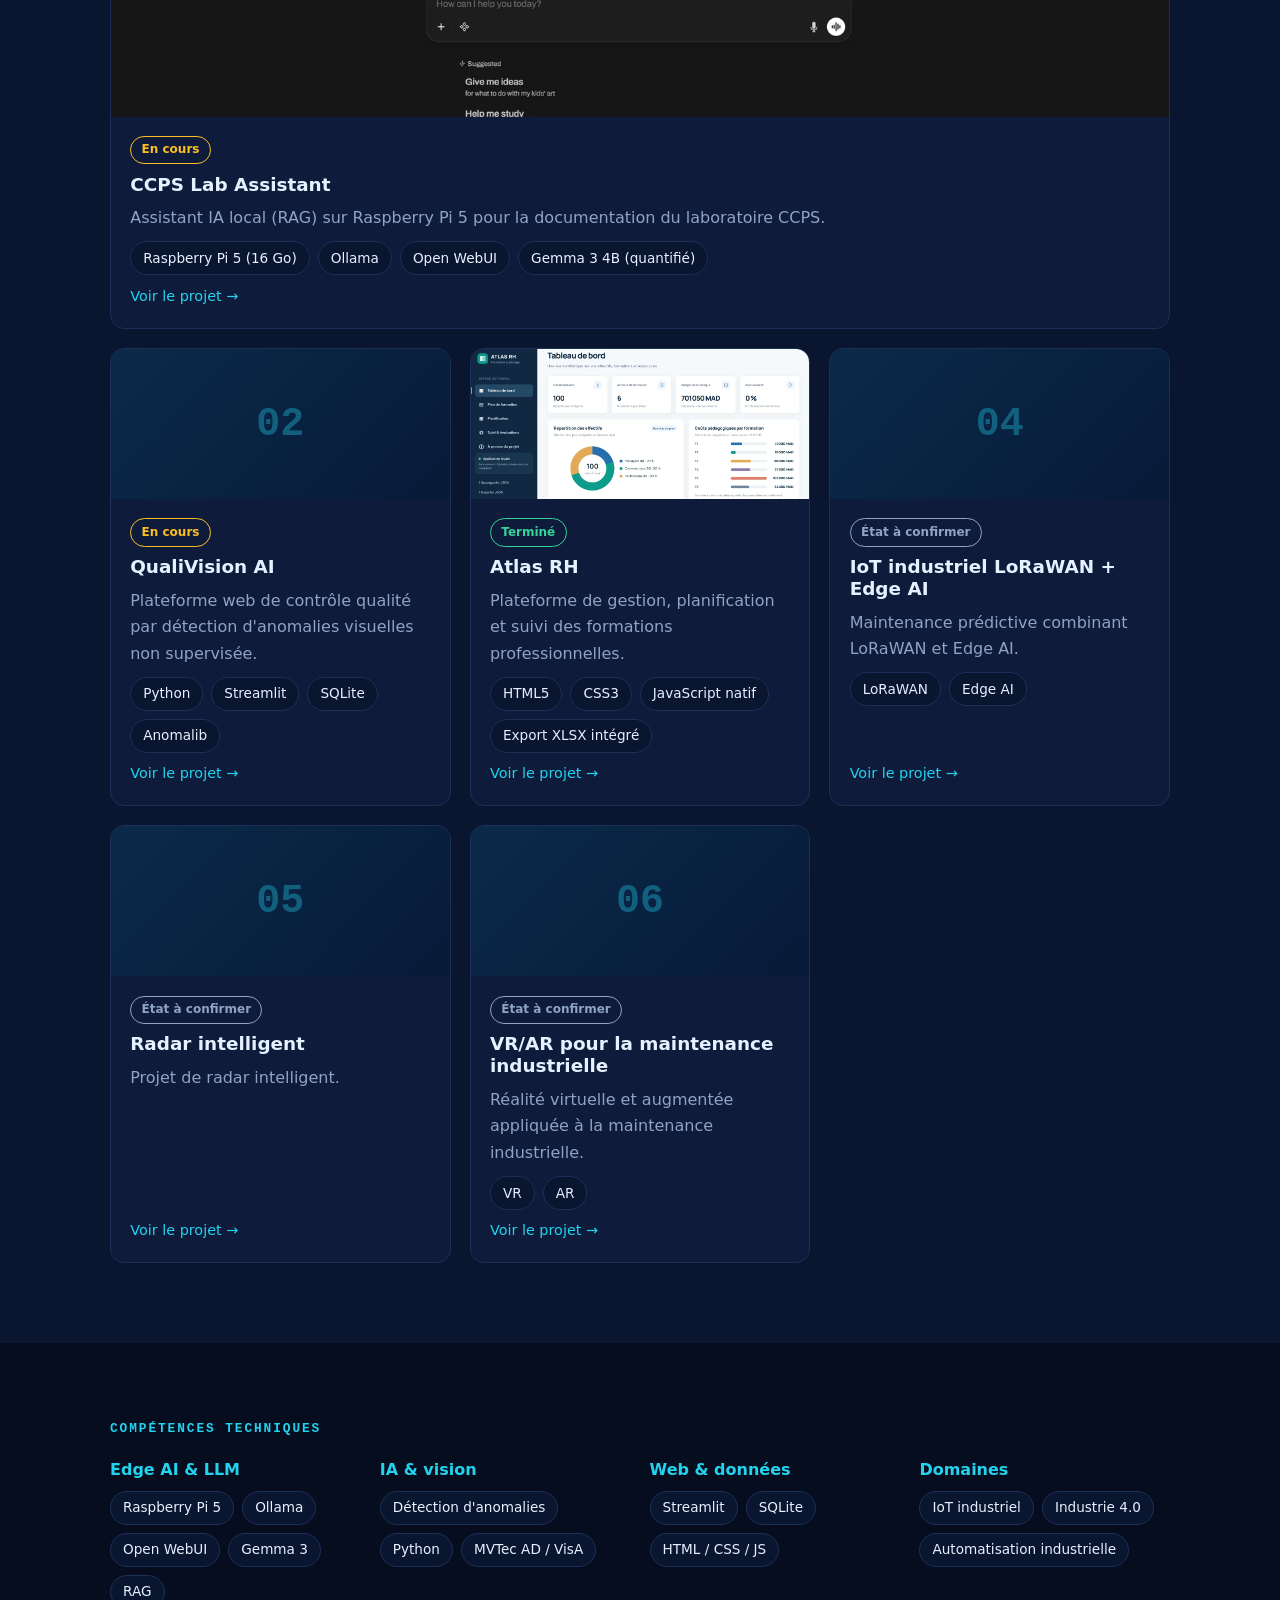
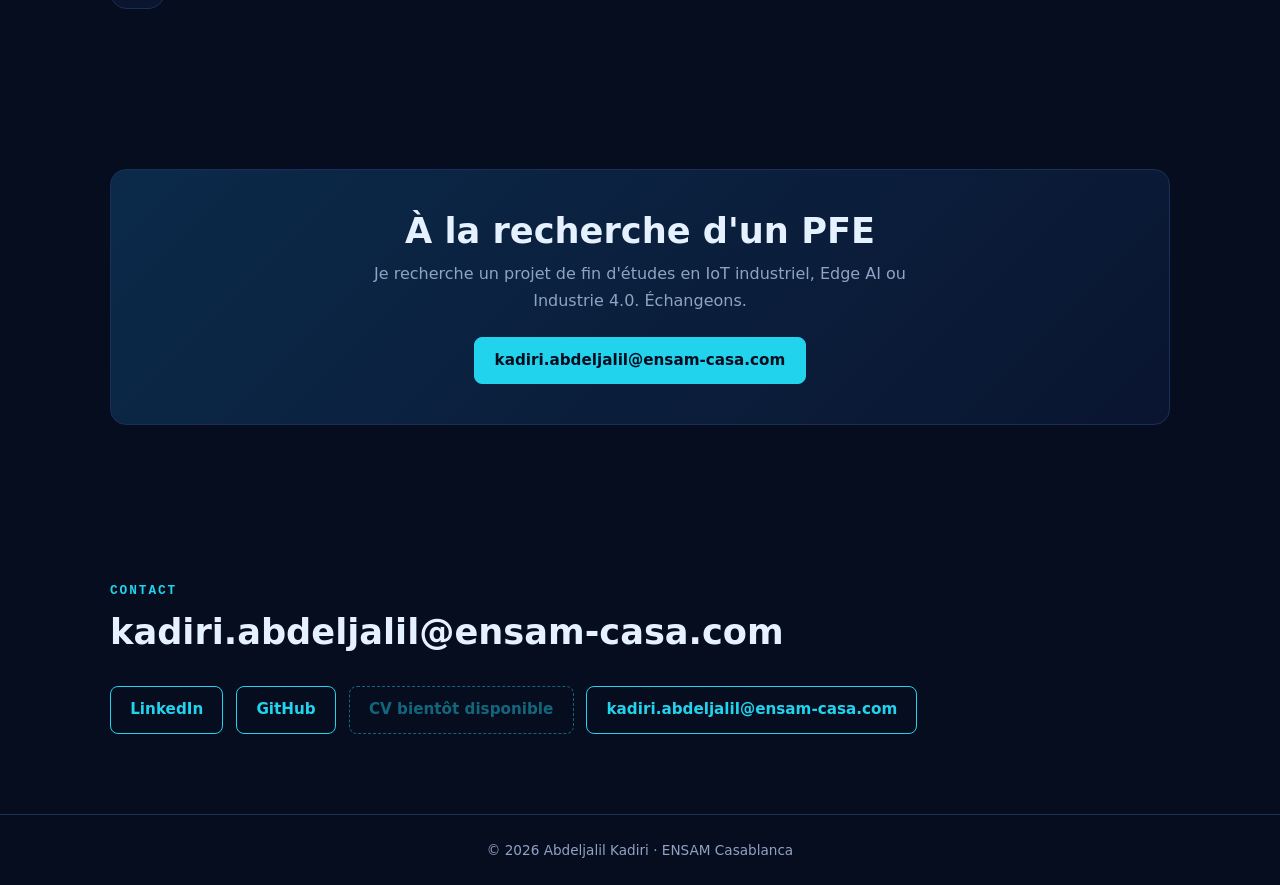
==== commit 808a2048: "version finale" ====
--- a/index.html
+++ b/index.html
@@ -3,61 +3,14 @@
 <head>
 <meta charset="utf-8">
 <meta name="viewport" content="width=device-width, initial-scale=1">
+<meta name="theme-color" content="#060d1f">
+<meta name="description" content="Portfolio d&#39;élève ingénieur ENSAM Casablanca : IoT industriel, Edge AI, Industrie 4.0.">
 <title>Abdeljalil Kadiri — Portfolio</title>
-<meta name="description" content="Portfolio d'élève ingénieur ENSAM Casablanca : IoT industriel, Edge AI, Industrie 4.0.">
-<meta property="og:type" content="website">
-<meta property="og:title" content="Abdeljalil Kadiri — Portfolio">
-<meta property="og:description" content="Projets en IoT industriel, Edge AI et Industrie 4.0. Élève ingénieur ENSAM Casablanca.">
-<meta property="og:url" content="https://kadiri-abdeljalil.github.io/portfolio/">
-<meta property="og:image" content="https://kadiri-abdeljalil.github.io/portfolio/assets/og-image.png">
-<meta property="og:image:width" content="1200">
-<meta property="og:image:height" content="630">
-<meta name="twitter:card" content="summary_large_image">
 <link rel="stylesheet" href="style.css">
 </head>
 <body data-page="home">
-<div id="progress"></div>
-<a class="skip" href="#main" data-i18n="nav.home">Accueil</a>
-<header id="header"></header>
-<nav id="dots" aria-label="Sections"></nav>
-<main id="main">
-  <section class="hero" id="top">
-    <canvas id="net" aria-hidden="true"></canvas>
-    <p class="role" data-i18n="hero.role"></p>
-    <h1 data-i18n="hero.title"></h1>
-    <p class="typed"><span data-i18n="hero.focus"></span> <b id="typed"></b><i class="caret"></i></p>
-    <p class="lead" data-i18n="hero.text"></p>
-    <div class="actions">
-      <a class="btn primary" href="projects.html" data-i18n="btn.projects"></a>
-      <a class="btn" data-link="cv" data-i18n="btn.cv"></a>
-      <a class="btn" href="#contact" data-i18n="btn.contact"></a>
-    </div>
-    <div class="stats">
-      <div><strong data-count="projects">0</strong><span data-i18n="stat.projects"></span></div>
-      <div><strong data-count="tech">0</strong><span data-i18n="stat.tech"></span></div>
-      <div><strong data-count="areas">0</strong><span data-i18n="stat.areas"></span></div>
-    </div>
-    <a class="scroll" href="#int" data-i18n="hero.scroll"></a>
-  </section>
-  <div class="marquee" aria-hidden="true"><div class="track" id="marquee"></div></div>
-  <section id="int" data-sec><h2 class="sec"><span class="num">01</span><span data-i18n="int.title"></span></h2>
-    <ul class="chips big">
-      <li data-i18n="int.1"></li><li data-i18n="int.2"></li><li data-i18n="int.3"></li><li data-i18n="int.4"></li><li data-i18n="int.5"></li><li data-i18n="int.6"></li><li data-i18n="int.7"></li>
-    </ul>
-  </section>
-  <section id="feat" data-sec><h2 class="sec"><span class="num">02</span><span data-i18n="feat.title"></span></h2><div id="featured"></div></section>
-  <section id="skl" data-sec><h2 class="sec"><span class="num">03</span><span data-i18n="skills.title"></span></h2><div id="skills" class="grid"></div></section>
-  <section id="contact" data-sec><h2 class="sec"><span class="num">04</span><span data-i18n="contact.title"></span></h2>
-    <ul class="links">
-      <li><a id="mailLink"></a></li>
-      <li><a data-link="linkedin">LinkedIn</a></li>
-      <li><a data-link="github">GitHub</a></li>
-      <li><a data-link="cv">CV (PDF)</a></li>
-    </ul>
-    <p><a class="btn primary" id="mailBtn" data-i18n="btn.contact"></a></p>
-  </section>
-</main>
-<footer id="footer"></footer>
+<noscript><p style="padding:2rem;color:#fff">JavaScript est nécessaire pour afficher ce portfolio.</p></noscript>
+<div id="app"></div>
 <script src="content/site.js"></script>
 <script src="content/projects.js"></script>
 <script src="script.js"></script>
--- a/style.css
+++ b/style.css
@@ -1,151 +1,59 @@
-/* ===== DESIGN HYBRIDE v2 — clair + bandeaux bleu nuit + accents cyan. Couleurs : variables ci-dessous ===== */
-:root{
-  --bg:#f3f6fb; --card:#fff; --line:#d7e0ee; --soft:#eaf0f9;
-  --text:#0f1b3a; --muted:#51607f; --accent:#0e7490;
-  --navy:#0a1230; --navy2:#0f1c42; --cyan:#22d3ee; --accent-ink:#04202a; --on-navy:#e8eef9; --on-navy-muted:#b6c4de;
-  --shadow:0 1px 2px rgba(10,18,48,.06),0 8px 24px rgba(10,18,48,.07);
-  --font:"Segoe UI",system-ui,-apple-system,Roboto,Arial,sans-serif; --max:1040px;
-}
-*{box-sizing:border-box}
-html{scroll-behavior:smooth;scroll-padding-top:76px;overflow-x:hidden}
-body{margin:0;background:var(--bg);color:var(--text);font:1rem/1.7 var(--font)}
-a{color:var(--accent)}
-::selection{background:var(--cyan);color:var(--accent-ink)}
-:focus-visible{outline:3px solid var(--cyan);outline-offset:2px;box-shadow:0 0 0 5px var(--navy)}
-.skip{position:absolute;left:-999px}.skip:focus{left:8px;top:8px;background:var(--cyan);color:var(--accent-ink);padding:6px 10px;z-index:99}
-header{position:sticky;top:0;z-index:10;background:var(--navy);border-bottom:1px solid var(--navy2);box-shadow:0 2px 12px rgba(10,18,48,.25)}
-.bar{max-width:var(--max);margin:auto;padding:10px 20px;display:flex;align-items:center;gap:16px}
-.logo{font-weight:700;color:#fff;text-decoration:none;margin-right:auto;letter-spacing:.01em}
-.logo::before{content:"";display:inline-block;width:10px;height:10px;margin-right:10px;border-radius:2px;background:var(--cyan);box-shadow:0 0 10px var(--cyan)}
-nav ul{display:flex;gap:4px;list-style:none;margin:0;padding:0}
-nav a{display:block;padding:6px 12px;border-radius:6px;color:var(--on-navy-muted);text-decoration:none}
-nav a:hover,nav a[aria-current]{color:var(--cyan)}
-nav a[aria-current]{background:rgba(34,211,238,.1)}
-.langsw{display:flex;border:1px solid #2a3f73;border-radius:6px;overflow:hidden}
-.langsw button{background:none;border:0;color:var(--on-navy-muted);padding:6px 11px;cursor:pointer;font:inherit}
-.langsw button:hover{color:var(--cyan)}
-.langsw button[aria-pressed="true"]{background:var(--cyan);color:var(--accent-ink);font-weight:700;cursor:default}
-.iconbtn{display:none;background:none;border:1px solid #2a3f73;color:#fff;border-radius:6px;padding:6px 12px;cursor:pointer;font:inherit}
-main{max-width:var(--max);margin:auto;padding:0 20px}
-section{padding:52px 0;border-top:1px solid var(--line)}
-h1,h2,h3{letter-spacing:-.01em}
-h2{font-size:1.6rem;margin:0 0 24px;display:flex;align-items:center;gap:12px}
-h2::before{content:"";width:28px;height:4px;border-radius:2px;background:var(--cyan);flex:none}
-h3{margin:22px 0 10px;font-size:1.05rem;color:var(--accent)}
-.hero{position:relative;isolation:isolate;border:0;padding:92px 0 68px;color:var(--on-navy);clip-path:inset(0 -100vmax)}
-.hero::before{content:"";position:absolute;inset:0 -100vmax;z-index:-1;
-  background:radial-gradient(620px 320px at 82% 25%,rgba(34,211,238,.20),transparent 65%),
-  linear-gradient(rgba(34,211,238,.06) 1px,transparent 1px) 0 0/48px 48px,
-  linear-gradient(90deg,rgba(34,211,238,.06) 1px,transparent 1px) 0 0/48px 48px,var(--navy)}
-.hero.small{padding:52px 0 40px}
-.hero h2::before{display:none}
-.role{display:inline-block;color:var(--cyan);margin:0 0 14px;font-family:Consolas,monospace;font-size:.9rem;padding:4px 12px;border:1px solid rgba(34,211,238,.4);border-radius:999px;background:rgba(34,211,238,.08)}
-h1{font-size:clamp(2rem,5.2vw,3.3rem);line-height:1.12;margin:0 0 18px;max-width:20ch;color:#fff}
-.lead{color:var(--muted);max-width:62ch;font-size:1.1rem}
-.hero .lead{color:var(--on-navy-muted)}
-.actions{display:flex;flex-wrap:wrap;gap:12px;margin-top:28px}
-.btn{display:inline-block;padding:11px 20px;border:1px solid var(--accent);border-radius:8px;color:var(--accent);text-decoration:none;font-weight:600;background:transparent;transition:background .2s,transform .2s}
-.btn:hover{background:var(--soft)}
-.btn.primary{background:var(--navy);border-color:var(--navy);color:#fff}.btn.primary:hover{background:var(--navy2)}
-.hero .btn,.cta .btn{border-color:var(--cyan);color:var(--cyan)}.hero .btn:hover,.cta .btn:hover{background:rgba(34,211,238,.12)}
-.hero .btn.primary,.cta .btn.primary{background:var(--cyan);color:var(--accent-ink)}.hero .btn.primary:hover,.cta .btn.primary:hover{background:#67e8f9}
-.pending{opacity:.55;cursor:not-allowed;border-style:dashed}.pending::after{content:" (" attr(data-pending) ")";font-weight:400;font-size:.85em}
-.chips{list-style:none;padding:0;margin:0;display:flex;flex-wrap:wrap;gap:8px}
-.chips li{border:1px solid var(--line);background:var(--soft);border-radius:999px;padding:3px 12px;font-size:.88rem}
-.chips.big li{padding:9px 18px;font-size:1rem;background:#fff;box-shadow:var(--shadow)}
-.grid{display:grid;gap:18px;grid-template-columns:repeat(auto-fit,minmax(230px,1fr))}
-.card{background:var(--card);border:1px solid var(--line);border-top:3px solid var(--accent);border-radius:12px;padding:22px;box-shadow:var(--shadow);transition:box-shadow .2s,border-color .2s}
-.card:hover{border-color:var(--cyan);box-shadow:0 10px 30px rgba(10,18,48,.12)}
-.card h3{margin-top:0}
-.card.featured{border-top-width:1px;border-left:5px solid var(--accent)}
-.status{display:inline-block;font-size:.8rem;padding:2px 11px;border-radius:999px;border:1px solid var(--accent);color:var(--accent);font-weight:600;background:#fff}
-.status.planned,.status.toConfirm{border-color:var(--muted);color:var(--muted)}
-.pnav{padding:30px 0 10px}
-.project{background:#fff;border:1px solid var(--line);border-radius:16px;padding:30px;margin:0 0 30px;box-shadow:var(--shadow);scroll-margin-top:84px}
-.project h2{margin:12px 0 6px;font-size:1.7rem}.project h2::before{display:none}
-.phead{display:flex;flex-wrap:wrap;gap:10px;align-items:center}
-.flow{display:flex;flex-wrap:wrap;align-items:center;gap:8px;list-style:none;padding:0;margin:0 0 10px}
-.flow li{background:#fff;border:1px solid var(--accent);border-radius:8px;padding:8px 12px;font-size:.9rem}
-.flow li:last-child{background:var(--navy);border-color:var(--navy);color:#fff}
-.flow li+li::before{content:"→";color:var(--cyan);font-weight:700;margin-right:8px}
-.steps{list-style:none;padding:0 0 0 8px;margin:0;border-left:2px solid var(--line)}
-.steps li{position:relative;padding:2px 0 14px 22px}
-.steps li::before{content:"";position:absolute;left:-7px;top:9px;width:12px;height:12px;border-radius:50%;background:#fff;border:2px solid var(--muted)}
-.steps .s-done::before{background:var(--accent);border-color:var(--accent)}
-.steps .s-progress::before{background:#f59e0b;border-color:#f59e0b}
-.steps small{margin-left:6px;padding:1px 9px;border-radius:999px;background:var(--soft);color:var(--muted);font-weight:600;font-size:.74rem}
-.steps .s-done small{color:var(--accent)}
-.metrics{list-style:none;padding:0;margin:0 0 12px;display:grid;gap:14px;grid-template-columns:repeat(auto-fit,minmax(230px,1fr))}
-.metrics li{background:var(--soft);border-radius:10px;padding:14px 18px;border-left:4px solid var(--accent)}
-.metrics strong{display:block;font-size:1.7rem;color:var(--navy);line-height:1.2}.metrics span{font-size:.9rem;color:var(--muted)}
-.note{border-left:3px solid var(--accent);padding:8px 14px;background:var(--soft);color:var(--muted);border-radius:0 8px 8px 0}
-.gallery{display:grid;gap:16px;grid-template-columns:repeat(auto-fit,minmax(260px,1fr))}
-.gallery figure{margin:0;background:#fff;border:1px solid var(--line);border-radius:10px;overflow:hidden}
-.gallery img{display:block;width:100%;height:auto}
-.gallery figcaption{padding:8px 12px;font-size:.85rem;color:var(--muted)}
-img{max-width:100%}
-.links{list-style:none;padding:0;margin:0;display:flex;flex-wrap:wrap;gap:12px}
-.links a{display:inline-block;padding:9px 16px;border:1px solid var(--line);border-radius:8px;background:#fff;text-decoration:none;font-weight:600;box-shadow:var(--shadow)}
-.links a:hover{border-color:var(--accent)}
-.cta{text-align:center;background:var(--navy);color:var(--on-navy);border:0;border-radius:16px;padding:52px 24px;margin:48px 0;background-image:radial-gradient(420px 220px at 50% 0,rgba(34,211,238,.18),transparent 70%)}
-.cta h2{justify-content:center;color:#fff}.cta h2::before{display:none}
-.cta p{color:var(--on-navy-muted);max-width:56ch;margin:0 auto 22px}
-footer{background:var(--navy);color:var(--on-navy-muted);text-align:center;padding:30px 20px;margin-top:48px;font-size:.9rem;border-top:3px solid var(--cyan)}
-.js .reveal{opacity:0;transform:translateY(14px);transition:opacity .5s ease,transform .5s ease}
-.js .reveal.in{opacity:1;transform:none}
-@media(max-width:700px){
-  .iconbtn{display:block}
-  nav{position:absolute;left:0;right:0;top:100%;background:var(--navy);border-bottom:1px solid var(--navy2);display:none}
-  nav.open{display:block}nav ul{flex-direction:column;padding:8px 20px}
-  .hero{padding:52px 0 44px}.project{padding:20px}
-}
-@media(prefers-reduced-motion:reduce){html{scroll-behavior:auto}.js .reveal{opacity:1;transform:none;transition:none}}
-
-.pgrid{display:grid;gap:18px;grid-template-columns:repeat(auto-fit,minmax(260px,1fr))}
-.pgrid .card h3{margin:10px 0 2px}.pgrid .card p{margin:8px 0}
-.meta{font-size:.85rem;color:var(--muted);margin:0}
-.project h4{margin:16px 0 6px;font-size:.85rem;color:var(--muted);text-transform:uppercase;letter-spacing:.05em}
-.check{list-style:none;padding:0;margin:0 0 10px}.check li{position:relative;padding:3px 0 3px 26px}.check li::before{content:"✓";position:absolute;left:0;color:var(--accent);font-weight:700}
-.gallery a{display:block;cursor:zoom-in;overflow:hidden}.gallery img{transition:transform .35s}.gallery a:hover img{transform:scale(1.03)}
-dialog#lb{border:0;border-radius:12px;padding:12px;max-width:min(96vw,1100px);background:var(--navy);color:var(--on-navy)}
-dialog#lb::backdrop{background:rgba(10,18,48,.82)}
-#lb img{max-width:100%;max-height:78vh;display:block;margin:auto;border-radius:8px}
-#lb p{margin:8px 4px 0;font-size:.9rem;text-align:center}
-#lb button{position:absolute;top:8px;right:10px;width:36px;height:36px;font-size:1.5rem;line-height:1;background:rgba(10,18,48,.75);color:#fff;border:0;border-radius:6px;cursor:pointer}
-@media(prefers-reduced-motion:reduce){.gallery img{transition:none}}
-
-/* ===== v3 : style dynamique ===== */
-#progress{position:fixed;top:0;left:0;right:0;height:3px;background:linear-gradient(90deg,var(--cyan),#67e8f9);transform:scaleX(0);transform-origin:0 50%;z-index:50}
-body[data-page="home"] .hero{min-height:calc(100vh - 56px);display:flex;flex-direction:column;justify-content:center;padding:80px 0 72px}
-body[data-page="home"] h1{font-size:clamp(2.3rem,6.4vw,4.2rem);line-height:1.05;max-width:16ch}
-#net{position:absolute;top:0;left:50%;width:100vw;height:100%;margin-left:-50vw;z-index:-1}
-.typed{font-family:Consolas,monospace;color:var(--on-navy-muted);margin:0 0 16px;min-height:1.7em}
-.typed #typed{color:var(--cyan)}
-.caret{display:inline-block;width:2px;height:1.1em;background:var(--cyan);margin-left:3px;vertical-align:-.15em;animation:blink 1s steps(1) infinite}
-@keyframes blink{50%{opacity:0}}
-.stats{display:flex;flex-wrap:wrap;gap:36px;margin-top:44px}
-.stats div{display:flex;flex-direction:column}
-.stats strong{font-size:2.4rem;line-height:1;color:var(--cyan);font-variant-numeric:tabular-nums}
-.stats span{font-size:.8rem;color:var(--on-navy-muted);margin-top:6px;text-transform:uppercase;letter-spacing:.08em}
-.scroll{position:absolute;bottom:18px;left:0;color:var(--on-navy-muted);text-decoration:none;font-size:.75rem;letter-spacing:.14em;text-transform:uppercase}
-.scroll::after{content:"↓";display:block;margin-top:4px;color:var(--cyan);animation:bob 1.6s ease-in-out infinite}
-@keyframes bob{50%{transform:translateY(6px)}}
-.marquee{overflow:hidden;padding:22px 0;-webkit-mask-image:linear-gradient(90deg,transparent,#000 8%,#000 92%,transparent);mask-image:linear-gradient(90deg,transparent,#000 8%,#000 92%,transparent)}
-.marquee .track{display:flex;gap:14px;width:max-content;animation:slide 50s linear infinite}
-.marquee:hover .track{animation-play-state:paused}
-.marquee span{white-space:nowrap;border:1px solid var(--line);background:#fff;border-radius:999px;padding:6px 16px;font-size:.9rem;font-weight:600;color:var(--navy)}
-@keyframes slide{to{transform:translateX(-50%)}}
-h2.sec{font-size:clamp(1.7rem,3.6vw,2.4rem)}h2.sec::before{display:none}
-.num{font-family:Consolas,monospace;font-size:.9rem;color:var(--accent);border:1px solid var(--accent);border-radius:999px;padding:2px 12px}
-#dots{position:fixed;right:18px;top:50%;transform:translateY(-50%);display:flex;flex-direction:column;gap:14px;z-index:20}
-#dots a{position:relative;width:11px;height:11px;border-radius:50%;border:2px solid var(--muted);background:#fff;transition:transform .2s,background .2s}
-#dots a.on{background:var(--accent);border-color:var(--accent);transform:scale(1.35)}
-#dots a span{position:absolute;right:22px;top:50%;transform:translateY(-50%);white-space:nowrap;background:var(--navy);color:#fff;font-size:.75rem;padding:3px 10px;border-radius:6px;opacity:0;pointer-events:none;transition:opacity .2s}
-#dots a:hover span,#dots a:focus-visible span{opacity:1}
-.card,.project{position:relative}
-.card::after{content:"";position:absolute;inset:0;border-radius:inherit;pointer-events:none;opacity:0;transition:opacity .3s;background:radial-gradient(260px circle at var(--mx,50%) var(--my,50%),rgba(34,211,238,.16),transparent 62%)}
-.card:hover::after{opacity:1}
-.js .reveal{transition:opacity .6s ease,transform .6s ease;transition-delay:min(calc(var(--i,0)*70ms),420ms)}
-@media(max-width:900px){#dots{display:none}}
-@media(max-width:700px){.stats{gap:24px}.stats strong{font-size:2rem}}
-@media(prefers-reduced-motion:reduce){.marquee .track,.caret,.scroll::after{animation:none}.js .reveal{transition:none}}
+:root{--bg:#060d1f;--bg2:#0a1530;--card:#0e1b3a;--c:#22d3ee;--tx:#e6f1ff;--mut:#8fa3c4;--bd:#1c2f57;--ok:#34d399;--wa:#fbbf24;--f:system-ui,-apple-system,"Segoe UI",Roboto,sans-serif}
+*{box-sizing:border-box;margin:0}html{scroll-behavior:smooth;scroll-padding-top:70px}
+body{background:var(--bg);color:var(--tx);font:16px/1.65 var(--f)}
+a{color:inherit;text-decoration:none}:focus-visible{outline:2px solid var(--c);outline-offset:3px}
+.w{max-width:1100px;margin:auto;padding:0 1.25rem}section{padding:5rem 0}
+h1,h2,h3{line-height:1.2}h2{font-size:clamp(1.6rem,3.5vw,2.2rem);margin-bottom:.4rem}
+.k{color:var(--c);font:600 .8rem/1 monospace;letter-spacing:.15em;text-transform:uppercase;margin-bottom:.8rem;display:block}
+.m{color:var(--mut)}
+#bar{position:fixed;top:0;left:0;height:3px;background:var(--c);width:0;z-index:30}
+header{position:sticky;top:0;z-index:20;background:rgba(6,13,31,.85);backdrop-filter:blur(10px);border-bottom:1px solid var(--bd)}
+header .w{display:flex;align-items:center;gap:1rem;height:60px}
+.logo{font:700 1.1rem monospace;color:var(--c);margin-right:auto}
+nav{display:flex;gap:1.4rem}nav a{color:var(--mut);font-size:.95rem}nav a:hover,nav a.on{color:var(--c)}
+.b{display:inline-block;padding:.65rem 1.2rem;border:1px solid var(--c);border-radius:8px;color:var(--c);font-weight:600;font-size:.95rem;background:none;cursor:pointer;transition:.2s}
+.b:hover{background:var(--c);color:var(--bg)}.b.f{background:var(--c);color:var(--bg)}.b.f:hover{box-shadow:0 0 20px rgba(34,211,238,.45)}
+.b.d{opacity:.45;border-style:dashed;pointer-events:none}.b.s{padding:.35rem .7rem;font-size:.8rem}
+#burger{display:none;font-size:1.4rem;color:var(--tx);border-color:var(--bd)}
+.hero{position:relative;min-height:calc(100vh - 60px);display:flex;align-items:center;overflow:hidden;padding:3rem 0}
+#net{position:absolute;inset:0;width:100%;height:100%;opacity:.8}
+.hero .w{position:relative}.hero h1{font-size:clamp(2.4rem,7vw,4.5rem)}
+.hero h1 span{color:var(--c)}.role{font:clamp(1.1rem,3vw,1.6rem)/1.4 monospace;color:var(--c);margin:.8rem 0 1.2rem;min-height:2.2rem}
+.role:after{content:"▍";animation:bl 1s steps(1) infinite}@keyframes bl{50%{opacity:0}}
+.hero p{max-width:600px;color:var(--mut);margin-bottom:1.8rem}.row{display:flex;gap:.8rem;flex-wrap:wrap}
+.grid{display:grid;gap:1.2rem;grid-template-columns:repeat(auto-fill,minmax(280px,1fr))}
+.chips{display:flex;flex-wrap:wrap;gap:.5rem}
+.chip{padding:.3rem .75rem;border:1px solid var(--bd);border-radius:99px;font-size:.85rem;background:var(--bg2)}
+.card{position:relative;display:flex;flex-direction:column;background:var(--card);border:1px solid var(--bd);border-radius:14px;overflow:hidden;transition:.25s}
+.card:hover{transform:translateY(-5px);border-color:var(--c)}
+.card:before{content:"";position:absolute;inset:0;background:radial-gradient(260px circle at var(--mx,50%) var(--my,0),rgba(34,211,238,.13),transparent);opacity:0;transition:.3s;pointer-events:none}.card:hover:before{opacity:1}
+.cv{height:150px;background:linear-gradient(135deg,#0b2a4a,#071a38);display:grid;place-items:center;font:700 2.5rem monospace;color:rgba(34,211,238,.35);position:relative}
+.cv img{position:absolute;inset:0;width:100%;height:100%;object-fit:cover}.card .t{padding:1.2rem;display:flex;flex-direction:column;gap:.6rem;flex:1}
+.card h3{font-size:1.15rem}.card .more{margin-top:auto;color:var(--c);font-size:.9rem}
+.big{grid-column:1/-1}.big .cv{height:200px}
+.st{display:inline-block;align-self:flex-start;padding:.2rem .65rem;border-radius:99px;font-size:.75rem;font-weight:600;border:1px solid}
+.st.progress,.st.todo{color:var(--wa)}.st.done,.st.demo{color:var(--ok)}.st.tbc{color:var(--mut)}
+.ints{display:grid;grid-template-columns:repeat(auto-fit,minmax(220px,1fr));gap:.8rem;margin-top:1.5rem}
+.ints div{padding:1rem;border-left:3px solid var(--c);background:var(--bg2);border-radius:0 8px 8px 0}
+.sk{display:grid;grid-template-columns:repeat(auto-fit,minmax(240px,1fr));gap:1.2rem;margin-top:1.5rem}.sk h3{font-size:1rem;margin-bottom:.7rem;color:var(--c)}
+.cta{background:linear-gradient(135deg,#0b2a4a,var(--bg2));border:1px solid var(--bd);border-radius:16px;padding:2.5rem;text-align:center}.cta p{max-width:560px;margin:.6rem auto 1.4rem}
+footer{border-top:1px solid var(--bd);padding:1.5rem 0;text-align:center;color:var(--mut);font-size:.85rem}
+.flt{display:flex;gap:.5rem;flex-wrap:wrap;margin:1.5rem 0}.flt .b{border-color:var(--bd);color:var(--mut)}.flt .b.f{border-color:var(--c);color:var(--bg)}
+.ph{padding:3rem 0 1rem}.ph h1{font-size:clamp(2rem,5vw,3rem);margin:.6rem 0}
+.pg{display:grid;gap:2.5rem}.pg h2{font-size:1.3rem;color:var(--c)}
+.flow{display:flex;flex-wrap:wrap;gap:.5rem;align-items:center}.flow span{padding:.7rem 1rem;border:1px solid var(--c);border-radius:8px;background:var(--bg2);font-size:.9rem}.flow i{color:var(--c);font-style:normal}
+ul.l{padding-left:1.2rem}ul.l li{margin:.3rem 0}
+.tl{list-style:none;padding:0;border-left:2px solid var(--bd)}.tl li{padding:.3rem 0 .9rem 1.2rem;position:relative}
+.tl li:before{content:"";position:absolute;left:-7px;top:.55rem;width:12px;height:12px;border-radius:50%;background:var(--bg);border:2px solid var(--mut)}
+.tl .done:before{background:var(--ok);border-color:var(--ok)}.tl .progress:before{background:var(--wa);border-color:var(--wa)}
+.tl small{color:var(--mut);display:block}
+.note{padding:1rem;border:1px dashed var(--wa);border-radius:8px;color:var(--wa);background:rgba(251,191,36,.06)}
+.gal{display:grid;grid-template-columns:repeat(auto-fill,minmax(240px,1fr));gap:1rem}
+.gal img{width:100%;aspect-ratio:16/10;object-fit:cover;border-radius:10px;border:1px solid var(--bd);cursor:zoom-in}
+.gal .empty{aspect-ratio:16/10;display:grid;place-items:center;text-align:center;border:1px dashed var(--bd);border-radius:10px;color:var(--mut);font-size:.85rem;padding:1rem}
+.gal figcaption{font-size:.8rem;color:var(--mut);margin-top:.3rem}
+#lb{position:fixed;inset:0;background:rgba(3,7,18,.92);display:none;place-items:center;z-index:50;cursor:zoom-out;padding:1rem}#lb.o{display:grid}#lb img{max-width:100%;max-height:100%;border-radius:8px}
+.pn{display:flex;justify-content:space-between;gap:1rem;flex-wrap:wrap}
+.rv{opacity:0;transform:translateY(24px);transition:.7s}.rv.in{opacity:1;transform:none}
+@media(max-width:760px){#burger{display:block}nav{display:none;position:absolute;top:60px;left:0;right:0;flex-direction:column;background:var(--bg);padding:1rem 1.25rem;border-bottom:1px solid var(--bd)}nav.o{display:flex}section{padding:3.5rem 0}.flow i{transform:rotate(90deg)}.flow{flex-direction:column;align-items:flex-start}}
+@media(prefers-reduced-motion:reduce){*{animation:none!important;transition:none!important}.rv{opacity:1;transform:none}html{scroll-behavior:auto}}
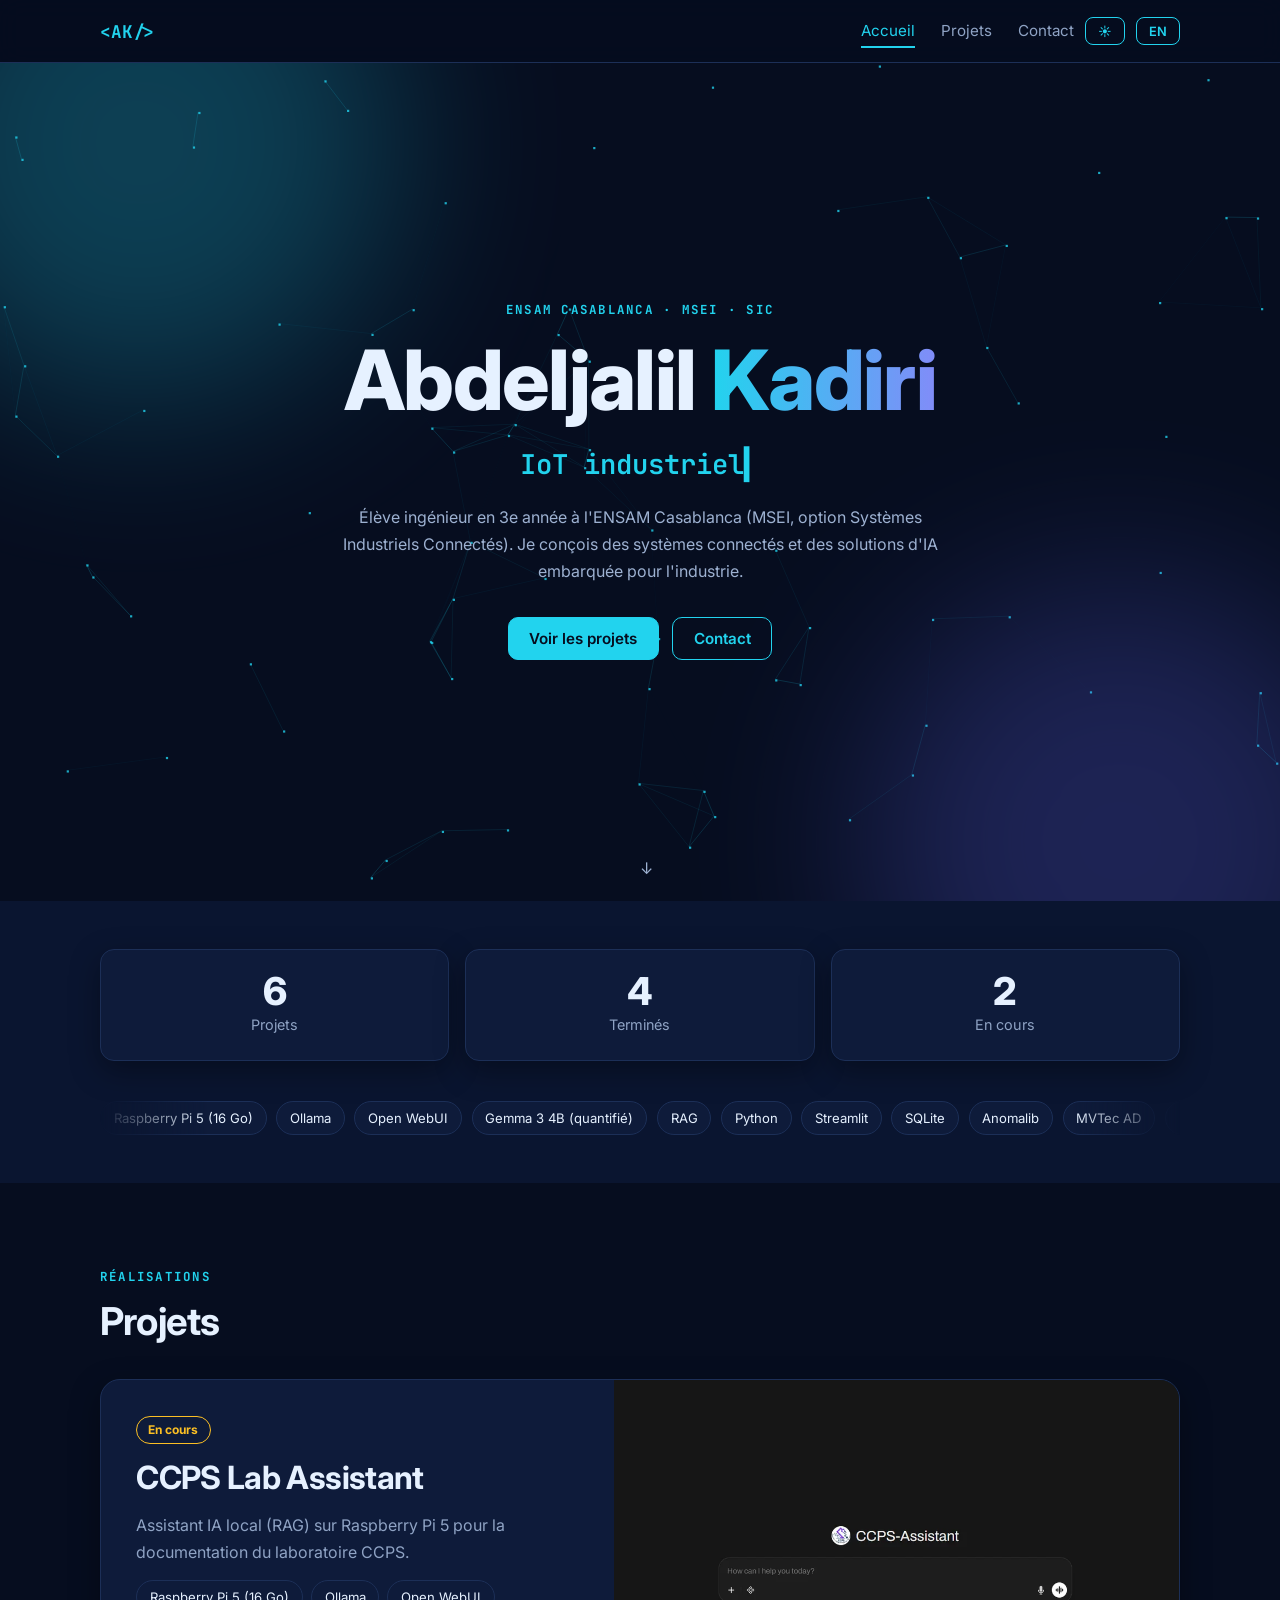
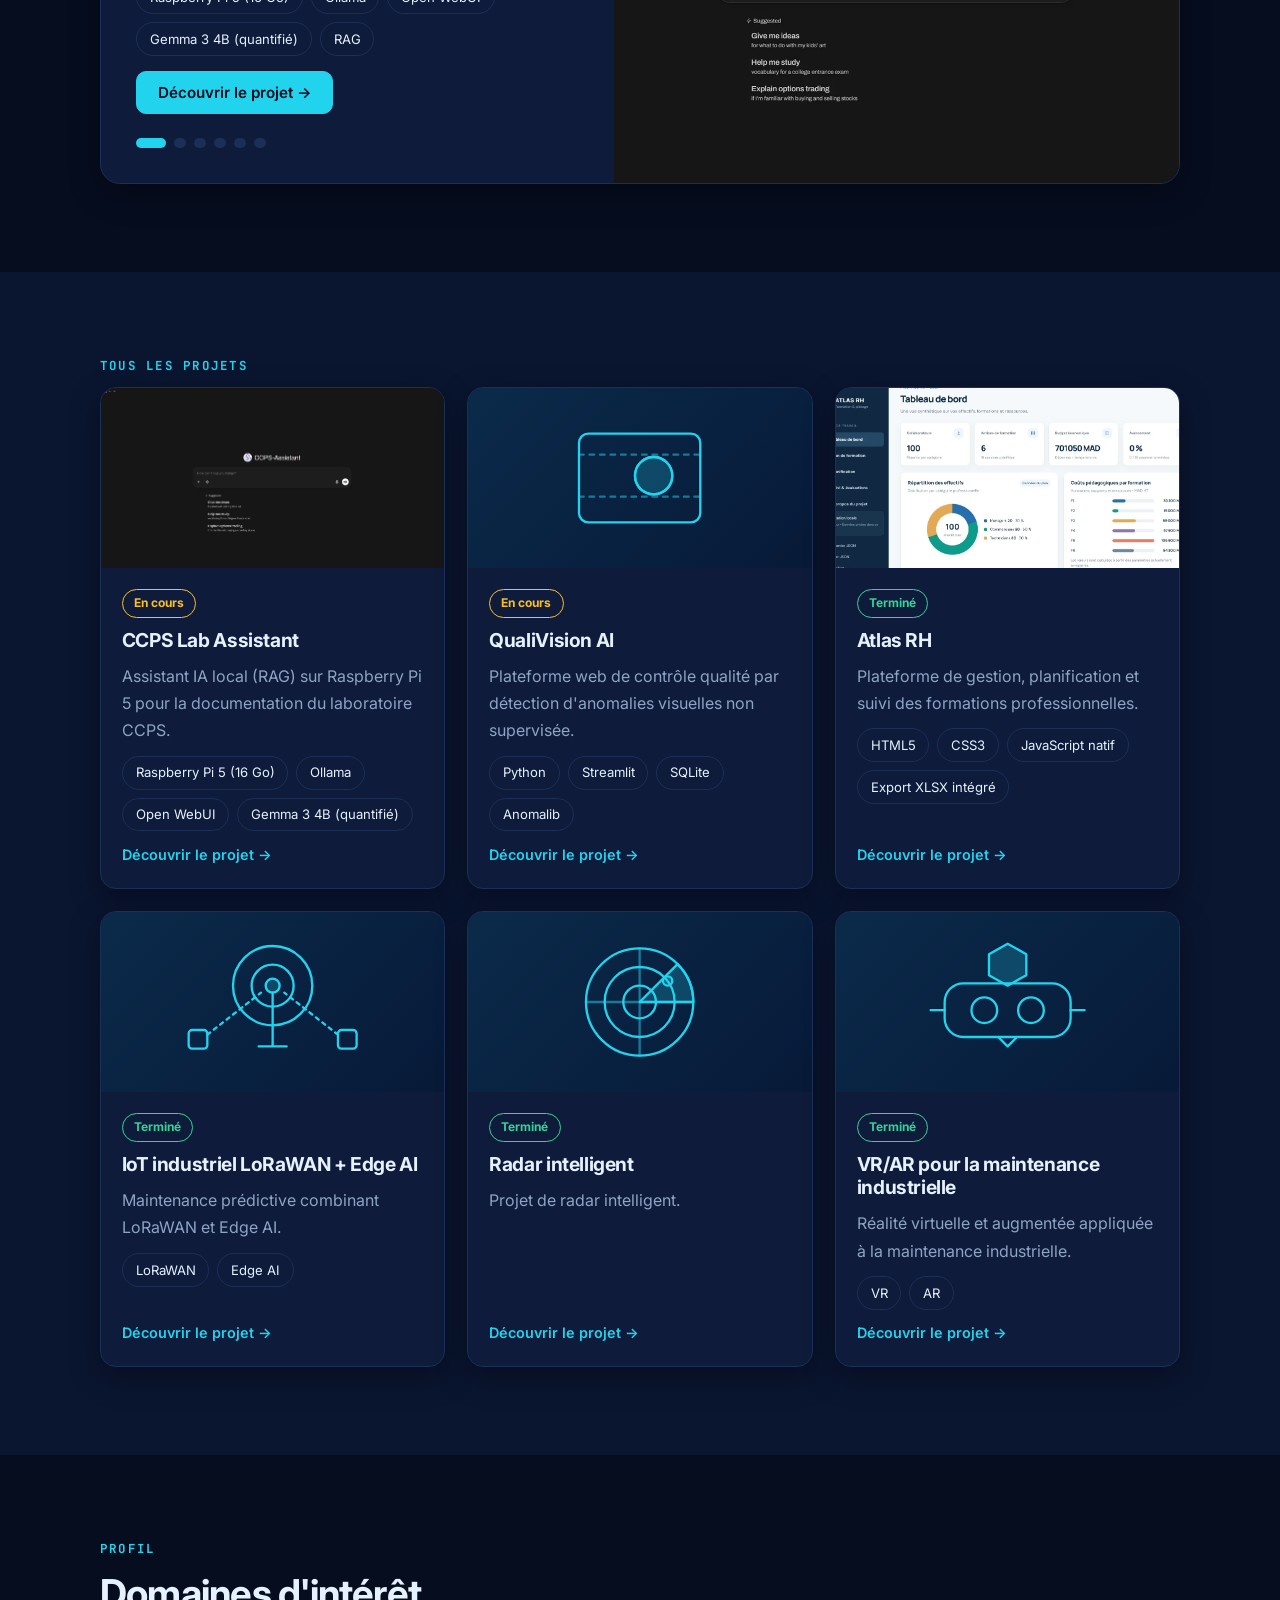
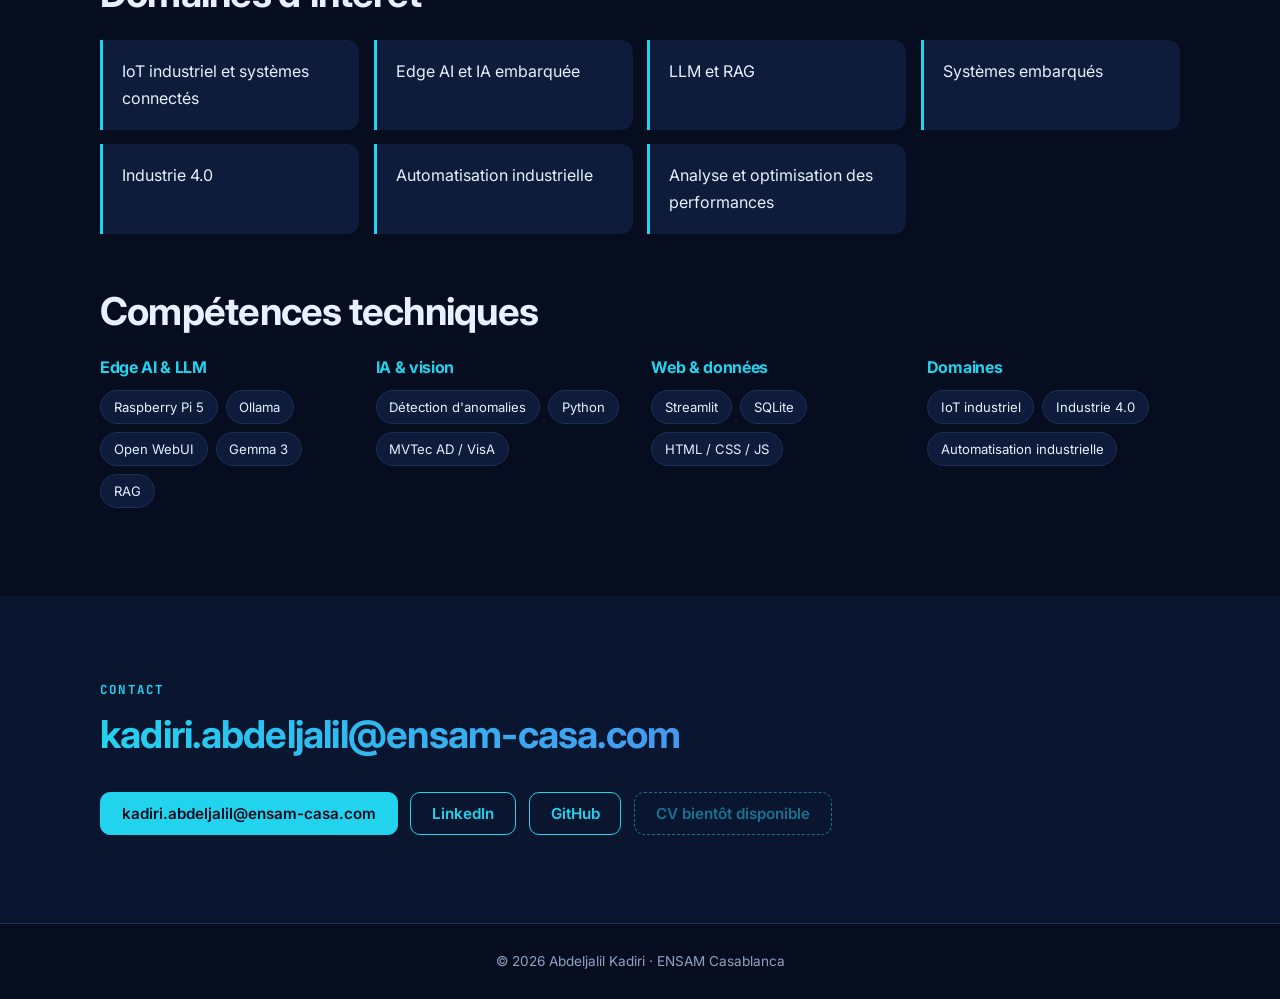
==== commit 4e28a02d: "version-Finale" ====
--- a/index.html
+++ b/index.html
@@ -6,6 +6,8 @@
 <meta name="theme-color" content="#060d1f">
 <meta name="description" content="Portfolio d&#39;élève ingénieur ENSAM Casablanca : IoT industriel, Edge AI, Industrie 4.0.">
 <title>Abdeljalil Kadiri — Portfolio</title>
+<link rel="preconnect" href="https://fonts.googleapis.com"><link rel="preconnect" href="https://fonts.gstatic.com" crossorigin>
+<link href="https://fonts.googleapis.com/css2?family=Inter:wght@400;600;800&family=JetBrains+Mono:wght@500;700&display=swap" rel="stylesheet">
 <link rel="stylesheet" href="style.css">
 </head>
 <body data-page="home">
--- a/style.css
+++ b/style.css
@@ -1,59 +1,72 @@
-:root{--bg:#060d1f;--bg2:#0a1530;--card:#0e1b3a;--c:#22d3ee;--tx:#e6f1ff;--mut:#8fa3c4;--bd:#1c2f57;--ok:#34d399;--wa:#fbbf24;--f:system-ui,-apple-system,"Segoe UI",Roboto,sans-serif}
+:root{--bg:#060d1f;--bg2:#0a1530;--card:#0e1b3a;--c:#22d3ee;--c2:#6366f1;--tx:#e6f1ff;--mut:#8fa3c4;--bd:#1c2f57;--ok:#34d399;--wa:#fbbf24;--hd:rgba(6,13,31,.82);--g1:#0b2a4a;--g2:#071a38;--sh:0 10px 30px rgba(0,0,0,.35);--f:Inter,system-ui,-apple-system,"Segoe UI",sans-serif;--m:"JetBrains Mono",ui-monospace,Consolas,monospace}
+[data-theme=light]{--bg:#f5f9fd;--bg2:#e8f1f9;--card:#fff;--c:#0e8fb0;--c2:#4f46e5;--tx:#0b1b33;--mut:#4d627d;--bd:#d2e0ee;--hd:rgba(245,249,253,.88);--g1:#dff3fa;--g2:#c9e6f3;--sh:0 10px 30px rgba(20,60,100,.12)}
 *{box-sizing:border-box;margin:0}html{scroll-behavior:smooth;scroll-padding-top:70px}
-body{background:var(--bg);color:var(--tx);font:16px/1.65 var(--f)}
+body{background:var(--bg);color:var(--tx);font:16px/1.7 var(--f);transition:background .3s,color .3s}
 a{color:inherit;text-decoration:none}:focus-visible{outline:2px solid var(--c);outline-offset:3px}
-.w{max-width:1100px;margin:auto;padding:0 1.25rem}section{padding:5rem 0}
-h1,h2,h3{line-height:1.2}h2{font-size:clamp(1.6rem,3.5vw,2.2rem);margin-bottom:.4rem}
-.k{color:var(--c);font:600 .8rem/1 monospace;letter-spacing:.15em;text-transform:uppercase;margin-bottom:.8rem;display:block}
-.m{color:var(--mut)}
-#bar{position:fixed;top:0;left:0;height:3px;background:var(--c);width:0;z-index:30}
-header{position:sticky;top:0;z-index:20;background:rgba(6,13,31,.85);backdrop-filter:blur(10px);border-bottom:1px solid var(--bd)}
-header .w{display:flex;align-items:center;gap:1rem;height:60px}
-.logo{font:700 1.1rem monospace;color:var(--c);margin-right:auto}
-nav{display:flex;gap:1.4rem}nav a{color:var(--mut);font-size:.95rem}nav a:hover,nav a.on{color:var(--c)}
-.b{display:inline-block;padding:.65rem 1.2rem;border:1px solid var(--c);border-radius:8px;color:var(--c);font-weight:600;font-size:.95rem;background:none;cursor:pointer;transition:.2s}
-.b:hover{background:var(--c);color:var(--bg)}.b.f{background:var(--c);color:var(--bg)}.b.f:hover{box-shadow:0 0 20px rgba(34,211,238,.45)}
-.b.d{opacity:.45;border-style:dashed;pointer-events:none}.b.s{padding:.35rem .7rem;font-size:.8rem}
-#burger{display:none;font-size:1.4rem;color:var(--tx);border-color:var(--bd)}
-.hero{position:relative;min-height:calc(100vh - 60px);display:flex;align-items:center;overflow:hidden;padding:3rem 0}
-#net{position:absolute;inset:0;width:100%;height:100%;opacity:.8}
-.hero .w{position:relative}.hero h1{font-size:clamp(2.4rem,7vw,4.5rem)}
-.hero h1 span{color:var(--c)}.role{font:clamp(1.1rem,3vw,1.6rem)/1.4 monospace;color:var(--c);margin:.8rem 0 1.2rem;min-height:2.2rem}
+.w{max-width:1120px;margin:auto;padding:0 1.25rem}section{padding:5.5rem 0}.alt{background:var(--bg2)}
+h1,h2,h3{line-height:1.2;letter-spacing:-.02em}h2{font-size:clamp(1.7rem,3.6vw,2.4rem);margin-bottom:.5rem}
+.k{color:var(--c);font:700 .78rem/1 var(--m);letter-spacing:.18em;text-transform:uppercase;margin-bottom:.9rem;display:block}
+.m{color:var(--mut)}.gt{background:linear-gradient(90deg,var(--c),var(--c2));-webkit-background-clip:text;background-clip:text;color:transparent}
+#bar{position:fixed;top:0;left:0;height:3px;background:linear-gradient(90deg,var(--c),var(--c2));width:0;z-index:30}
+header{position:sticky;top:0;z-index:20;background:var(--hd);backdrop-filter:blur(12px);border-bottom:1px solid var(--bd)}
+header .w{display:flex;align-items:center;gap:.7rem;height:62px}
+.logo{font:700 1.1rem var(--m);color:var(--c);margin-right:auto}
+nav{display:flex;gap:1.6rem}nav a{color:var(--mut);font-size:.95rem;position:relative}nav a:after{content:"";position:absolute;left:0;bottom:-4px;height:2px;width:0;background:var(--c);transition:.25s}nav a:hover,nav a.on{color:var(--c)}nav a:hover:after,nav a.on:after{width:100%}
+.b{display:inline-block;padding:.7rem 1.3rem;border:1.5px solid var(--c);border-radius:10px;color:var(--c);font:600 .95rem var(--f);background:none;cursor:pointer;transition:.25s}
+.b:hover{background:var(--c);color:var(--bg);transform:translateY(-2px)}.b.f{background:var(--c);color:var(--bg)}.b.f:hover{box-shadow:0 8px 24px rgba(34,211,238,.4)}
+.b.d{opacity:.5;border-style:dashed;pointer-events:none}.b.s{padding:.35rem .75rem;font-size:.8rem;border-radius:8px}
+#burger{display:none;font-size:1.3rem;color:var(--tx);border-color:var(--bd)}
+.hero{--tx:#e6f1ff;--mut:#9db1d1;--c:#22d3ee;--bg:#060d1f;color:var(--tx);background:#060d1f;position:relative;min-height:calc(100vh - 62px);display:flex;align-items:center;justify-content:center;text-align:center;overflow:hidden;padding:3rem 0}
+.hero:before,.hero:after{content:"";position:absolute;width:520px;height:520px;border-radius:50%;filter:blur(90px);opacity:.25;animation:fl 12s ease-in-out infinite alternate}
+.hero:before{background:#22d3ee;top:-180px;left:-120px}.hero:after{background:#6366f1;bottom:-200px;right:-100px;animation-delay:-6s}
+@keyframes fl{to{transform:translate(70px,50px) scale(1.15)}}
+#net{position:absolute;inset:0;width:100%;height:100%}.hero .w{position:relative;z-index:1}
+.hero h1{font-size:clamp(2.6rem,8vw,5.2rem);font-weight:800}.hero h1 span{background:linear-gradient(90deg,#22d3ee,#818cf8);-webkit-background-clip:text;background-clip:text;color:transparent}
+.role{font:600 clamp(1.1rem,3vw,1.7rem)/1.4 var(--m);color:var(--c);margin:.9rem 0 1.3rem;min-height:2.3rem}
 .role:after{content:"▍";animation:bl 1s steps(1) infinite}@keyframes bl{50%{opacity:0}}
-.hero p{max-width:600px;color:var(--mut);margin-bottom:1.8rem}.row{display:flex;gap:.8rem;flex-wrap:wrap}
-.grid{display:grid;gap:1.2rem;grid-template-columns:repeat(auto-fill,minmax(280px,1fr))}
-.chips{display:flex;flex-wrap:wrap;gap:.5rem}
-.chip{padding:.3rem .75rem;border:1px solid var(--bd);border-radius:99px;font-size:.85rem;background:var(--bg2)}
-.card{position:relative;display:flex;flex-direction:column;background:var(--card);border:1px solid var(--bd);border-radius:14px;overflow:hidden;transition:.25s}
-.card:hover{transform:translateY(-5px);border-color:var(--c)}
-.card:before{content:"";position:absolute;inset:0;background:radial-gradient(260px circle at var(--mx,50%) var(--my,0),rgba(34,211,238,.13),transparent);opacity:0;transition:.3s;pointer-events:none}.card:hover:before{opacity:1}
-.cv{height:150px;background:linear-gradient(135deg,#0b2a4a,#071a38);display:grid;place-items:center;font:700 2.5rem monospace;color:rgba(34,211,238,.35);position:relative}
-.cv img{position:absolute;inset:0;width:100%;height:100%;object-fit:cover}.card .t{padding:1.2rem;display:flex;flex-direction:column;gap:.6rem;flex:1}
-.card h3{font-size:1.15rem}.card .more{margin-top:auto;color:var(--c);font-size:.9rem}
-.big{grid-column:1/-1}.big .cv{height:200px}
-.st{display:inline-block;align-self:flex-start;padding:.2rem .65rem;border-radius:99px;font-size:.75rem;font-weight:600;border:1px solid}
+.hero p{max-width:640px;color:var(--mut);margin:0 auto 2rem}.row{display:flex;gap:.8rem;flex-wrap:wrap}.hero .row{justify-content:center}
+.hint{position:absolute;bottom:1.2rem;left:50%;color:var(--mut);animation:bn 2s infinite;z-index:1}@keyframes bn{50%{transform:translateY(8px)}}
+.stats{display:grid;grid-template-columns:repeat(3,1fr);gap:1rem;margin-bottom:2.5rem;text-align:center}
+.stats div{padding:1.4rem 1rem;background:var(--card);border:1px solid var(--bd);border-radius:14px;box-shadow:var(--sh)}.stats b{display:block;font:800 2.4rem/1 var(--f)}.stats span{color:var(--mut);font-size:.9rem}
+.mq{overflow:hidden;mask-image:linear-gradient(90deg,transparent,#000 10%,#000 90%,transparent)}.mt{display:flex;gap:.6rem;width:max-content;animation:mq 35s linear infinite}.mq:hover .mt{animation-play-state:paused}@keyframes mq{to{transform:translateX(-50%)}}
+.grid{display:grid;gap:1.4rem;grid-template-columns:repeat(auto-fill,minmax(300px,1fr))}
+.chips{display:flex;flex-wrap:wrap;gap:.5rem}.chip{padding:.3rem .8rem;border:1px solid var(--bd);border-radius:99px;font-size:.82rem;background:var(--card);white-space:nowrap}
+.vis{position:relative;height:100%;min-height:170px;background:linear-gradient(135deg,var(--g1),var(--g2));display:grid;place-items:center;overflow:hidden;color:var(--c)}
+.vis img{position:absolute;inset:0;width:100%;height:100%;object-fit:cover;transition:.5s}.vis svg{width:68%;max-height:85%;stroke-width:2;stroke-linecap:round;stroke-linejoin:round}
+.fl{fill:rgba(34,211,238,.22)}.pl{animation:pl 2.6s ease-out infinite;transform-box:fill-box;transform-origin:center}.d2{animation-delay:1.3s}@keyframes pl{0%{opacity:.9;transform:scale(.5)}100%{opacity:0;transform:scale(1.3)}}
+.sweep{transform-origin:100px 60px;animation:sw 4s linear infinite}@keyframes sw{to{transform:rotate(360deg)}}
+.bar{transform-box:fill-box;transform-origin:bottom;animation:gr 2.8s ease-in-out infinite alternate}.bar:nth-of-type(2){animation-delay:-.7s}.bar:nth-of-type(3){animation-delay:-1.4s}@keyframes gr{to{transform:scaleY(.55)}}
+.float{animation:fy 3s ease-in-out infinite alternate}@keyframes fy{to{transform:translateY(-8px)}}
+.card{position:relative;display:flex;flex-direction:column;background:var(--card);border:1px solid var(--bd);border-radius:16px;overflow:hidden;transition:.3s;box-shadow:var(--sh)}
+.card:hover{transform:translateY(-8px);border-color:var(--c)}.card:hover .vis img{transform:scale(1.07)}
+.card:before{content:"";position:absolute;inset:0;z-index:2;background:radial-gradient(280px circle at var(--mx,50%) var(--my,0),rgba(34,211,238,.14),transparent);opacity:0;transition:.3s;pointer-events:none}.card:hover:before{opacity:1}
+.card .vis{height:180px;flex:none}.card .t{padding:1.3rem;display:flex;flex-direction:column;gap:.7rem;flex:1}.card h3{font-size:1.2rem}.card .more{margin-top:auto;color:var(--c);font-weight:600;font-size:.9rem}
+.st{display:inline-block;align-self:flex-start;padding:.2rem .7rem;border-radius:99px;font-size:.75rem;font-weight:700;border:1px solid}
 .st.progress,.st.todo{color:var(--wa)}.st.done,.st.demo{color:var(--ok)}.st.tbc{color:var(--mut)}
-.ints{display:grid;grid-template-columns:repeat(auto-fit,minmax(220px,1fr));gap:.8rem;margin-top:1.5rem}
-.ints div{padding:1rem;border-left:3px solid var(--c);background:var(--bg2);border-radius:0 8px 8px 0}
-.sk{display:grid;grid-template-columns:repeat(auto-fit,minmax(240px,1fr));gap:1.2rem;margin-top:1.5rem}.sk h3{font-size:1rem;margin-bottom:.7rem;color:var(--c)}
-.cta{background:linear-gradient(135deg,#0b2a4a,var(--bg2));border:1px solid var(--bd);border-radius:16px;padding:2.5rem;text-align:center}.cta p{max-width:560px;margin:.6rem auto 1.4rem}
-footer{border-top:1px solid var(--bd);padding:1.5rem 0;text-align:center;color:var(--mut);font-size:.85rem}
+.sc{display:grid;grid-template-columns:1fr 1.1fr;background:var(--card);border:1px solid var(--bd);border-radius:20px;overflow:hidden;box-shadow:var(--sh);min-height:360px}
+.scT{padding:2.2rem;display:flex;flex-direction:column;gap:.9rem;justify-content:center;animation:fi .6s}.scT h3{font-size:clamp(1.5rem,3vw,2rem)}.scI{animation:fi .6s}.scI .vis{min-height:300px}
+@keyframes fi{from{opacity:0;transform:translateX(18px)}}
+.dots{display:flex;gap:.5rem;margin-top:.6rem}.dots button{width:10px;height:10px;border-radius:99px;border:0;background:var(--bd);cursor:pointer;transition:.3s}.dots button.on{width:30px;background:var(--c)}
+.ints{display:grid;grid-template-columns:repeat(auto-fit,minmax(230px,1fr));gap:.9rem;margin-top:1.5rem}.ints div{padding:1.1rem 1.2rem;border-left:3px solid var(--c);background:var(--card);border-radius:0 12px 12px 0;transition:.25s}.ints div:hover{transform:translateX(6px)}
+.sk{display:grid;grid-template-columns:repeat(auto-fit,minmax(250px,1fr));gap:1.4rem;margin-top:1.5rem}.sk h3{font-size:1rem;margin-bottom:.8rem;color:var(--c)}
+footer{border-top:1px solid var(--bd);padding:1.6rem 0;text-align:center;color:var(--mut);font-size:.85rem}
 .flt{display:flex;gap:.5rem;flex-wrap:wrap;margin:1.5rem 0}.flt .b{border-color:var(--bd);color:var(--mut)}.flt .b.f{border-color:var(--c);color:var(--bg)}
-.ph{padding:3rem 0 1rem}.ph h1{font-size:clamp(2rem,5vw,3rem);margin:.6rem 0}
-.pg{display:grid;gap:2.5rem}.pg h2{font-size:1.3rem;color:var(--c)}
-.flow{display:flex;flex-wrap:wrap;gap:.5rem;align-items:center}.flow span{padding:.7rem 1rem;border:1px solid var(--c);border-radius:8px;background:var(--bg2);font-size:.9rem}.flow i{color:var(--c);font-style:normal}
-ul.l{padding-left:1.2rem}ul.l li{margin:.3rem 0}
-.tl{list-style:none;padding:0;border-left:2px solid var(--bd)}.tl li{padding:.3rem 0 .9rem 1.2rem;position:relative}
-.tl li:before{content:"";position:absolute;left:-7px;top:.55rem;width:12px;height:12px;border-radius:50%;background:var(--bg);border:2px solid var(--mut)}
-.tl .done:before{background:var(--ok);border-color:var(--ok)}.tl .progress:before{background:var(--wa);border-color:var(--wa)}
-.tl small{color:var(--mut);display:block}
-.note{padding:1rem;border:1px dashed var(--wa);border-radius:8px;color:var(--wa);background:rgba(251,191,36,.06)}
-.gal{display:grid;grid-template-columns:repeat(auto-fill,minmax(240px,1fr));gap:1rem}
-.gal img{width:100%;aspect-ratio:16/10;object-fit:cover;border-radius:10px;border:1px solid var(--bd);cursor:zoom-in}
-.gal .empty{aspect-ratio:16/10;display:grid;place-items:center;text-align:center;border:1px dashed var(--bd);border-radius:10px;color:var(--mut);font-size:.85rem;padding:1rem}
-.gal figcaption{font-size:.8rem;color:var(--mut);margin-top:.3rem}
-#lb{position:fixed;inset:0;background:rgba(3,7,18,.92);display:none;place-items:center;z-index:50;cursor:zoom-out;padding:1rem}#lb.o{display:grid}#lb img{max-width:100%;max-height:100%;border-radius:8px}
+.ph{padding:3rem 0 1rem}.ph h1{font-size:clamp(2rem,5vw,3.2rem);margin:.7rem 0}
+.ph2{display:grid;grid-template-columns:1.1fr .9fr;gap:2.5rem;align-items:center}.ph2 .vis{border-radius:18px;min-height:280px;border:1px solid var(--bd);box-shadow:var(--sh)}
+.pg{display:grid;gap:3rem}.pg h2{font-size:1.4rem}.pg h2:after{content:"";display:block;width:44px;height:3px;background:var(--c);margin-top:.4rem;border-radius:3px}.pg h2{margin-bottom:1rem}
+.dt{display:grid;grid-template-columns:repeat(auto-fit,minmax(290px,1fr));gap:1rem}.dt div{padding:1.3rem;background:var(--card);border:1px solid var(--bd);border-radius:14px}.dt h3{font-size:1.02rem;color:var(--c);margin-bottom:.4rem}
+.flow{display:flex;flex-wrap:wrap;gap:.6rem;align-items:center}.flow span{padding:.8rem 1.1rem;border:1.5px solid var(--c);border-radius:10px;background:var(--card);font-size:.92rem;font-weight:600}.flow i{color:var(--c);font-style:normal;font-size:1.3rem}
+ul.l{padding-left:1.2rem}ul.l li{margin:.4rem 0}ul.l li::marker{color:var(--c)}
+.tl{list-style:none;padding:0;border-left:2px solid var(--bd)}.tl li{padding:.3rem 0 1rem 1.4rem;position:relative}
+.tl li:before{content:"";position:absolute;left:-8px;top:.5rem;width:14px;height:14px;border-radius:50%;background:var(--bg);border:2px solid var(--mut)}
+.tl .done:before{background:var(--ok);border-color:var(--ok)}.tl .progress:before{background:var(--wa);border-color:var(--wa);animation:pl 2s infinite}.tl small{color:var(--mut);display:block}
+.note{padding:1rem 1.2rem;border:1px dashed var(--wa);border-radius:10px;color:var(--wa);background:rgba(251,191,36,.07)}
+.gal{display:grid;grid-template-columns:repeat(auto-fill,minmax(260px,1fr));gap:1.2rem}.gal figure:first-child{grid-column:1/-1}
+.gal img{width:100%;border-radius:14px;border:1px solid var(--bd);cursor:zoom-in;box-shadow:var(--sh);transition:.3s;display:block}.gal img:hover{transform:scale(1.015)}
+.gal .empty{aspect-ratio:16/8;display:grid;place-items:center;text-align:center;border:1px dashed var(--bd);border-radius:14px;color:var(--mut);font-size:.85rem;padding:1rem}.gal figcaption{font-size:.85rem;color:var(--mut);margin-top:.5rem}
+#lb{position:fixed;inset:0;background:rgba(3,7,18,.93);display:none;place-items:center;z-index:50;cursor:zoom-out;padding:1rem}#lb.o{display:grid}#lb img{max-width:100%;max-height:100%;border-radius:8px}
 .pn{display:flex;justify-content:space-between;gap:1rem;flex-wrap:wrap}
-.rv{opacity:0;transform:translateY(24px);transition:.7s}.rv.in{opacity:1;transform:none}
-@media(max-width:760px){#burger{display:block}nav{display:none;position:absolute;top:60px;left:0;right:0;flex-direction:column;background:var(--bg);padding:1rem 1.25rem;border-bottom:1px solid var(--bd)}nav.o{display:flex}section{padding:3.5rem 0}.flow i{transform:rotate(90deg)}.flow{flex-direction:column;align-items:flex-start}}
+.rv{opacity:0;transform:translateY(30px);transition:opacity .8s,transform .8s}.rv.in{opacity:1;transform:none}.grid .rv:nth-child(2){transition-delay:.1s}.grid .rv:nth-child(3){transition-delay:.2s}
+@media(max-width:820px){.sc,.ph2{grid-template-columns:1fr}.scI .vis{min-height:220px}}
+@media(max-width:760px){#burger{display:block}nav{display:none;position:absolute;top:62px;left:0;right:0;flex-direction:column;background:var(--bg);padding:1rem 1.25rem;border-bottom:1px solid var(--bd)}nav.o{display:flex}section{padding:3.5rem 0}.flow{flex-direction:column;align-items:flex-start}.flow i{transform:rotate(90deg)}.stats b{font-size:1.8rem}}
 @media(prefers-reduced-motion:reduce){*{animation:none!important;transition:none!important}.rv{opacity:1;transform:none}html{scroll-behavior:auto}}
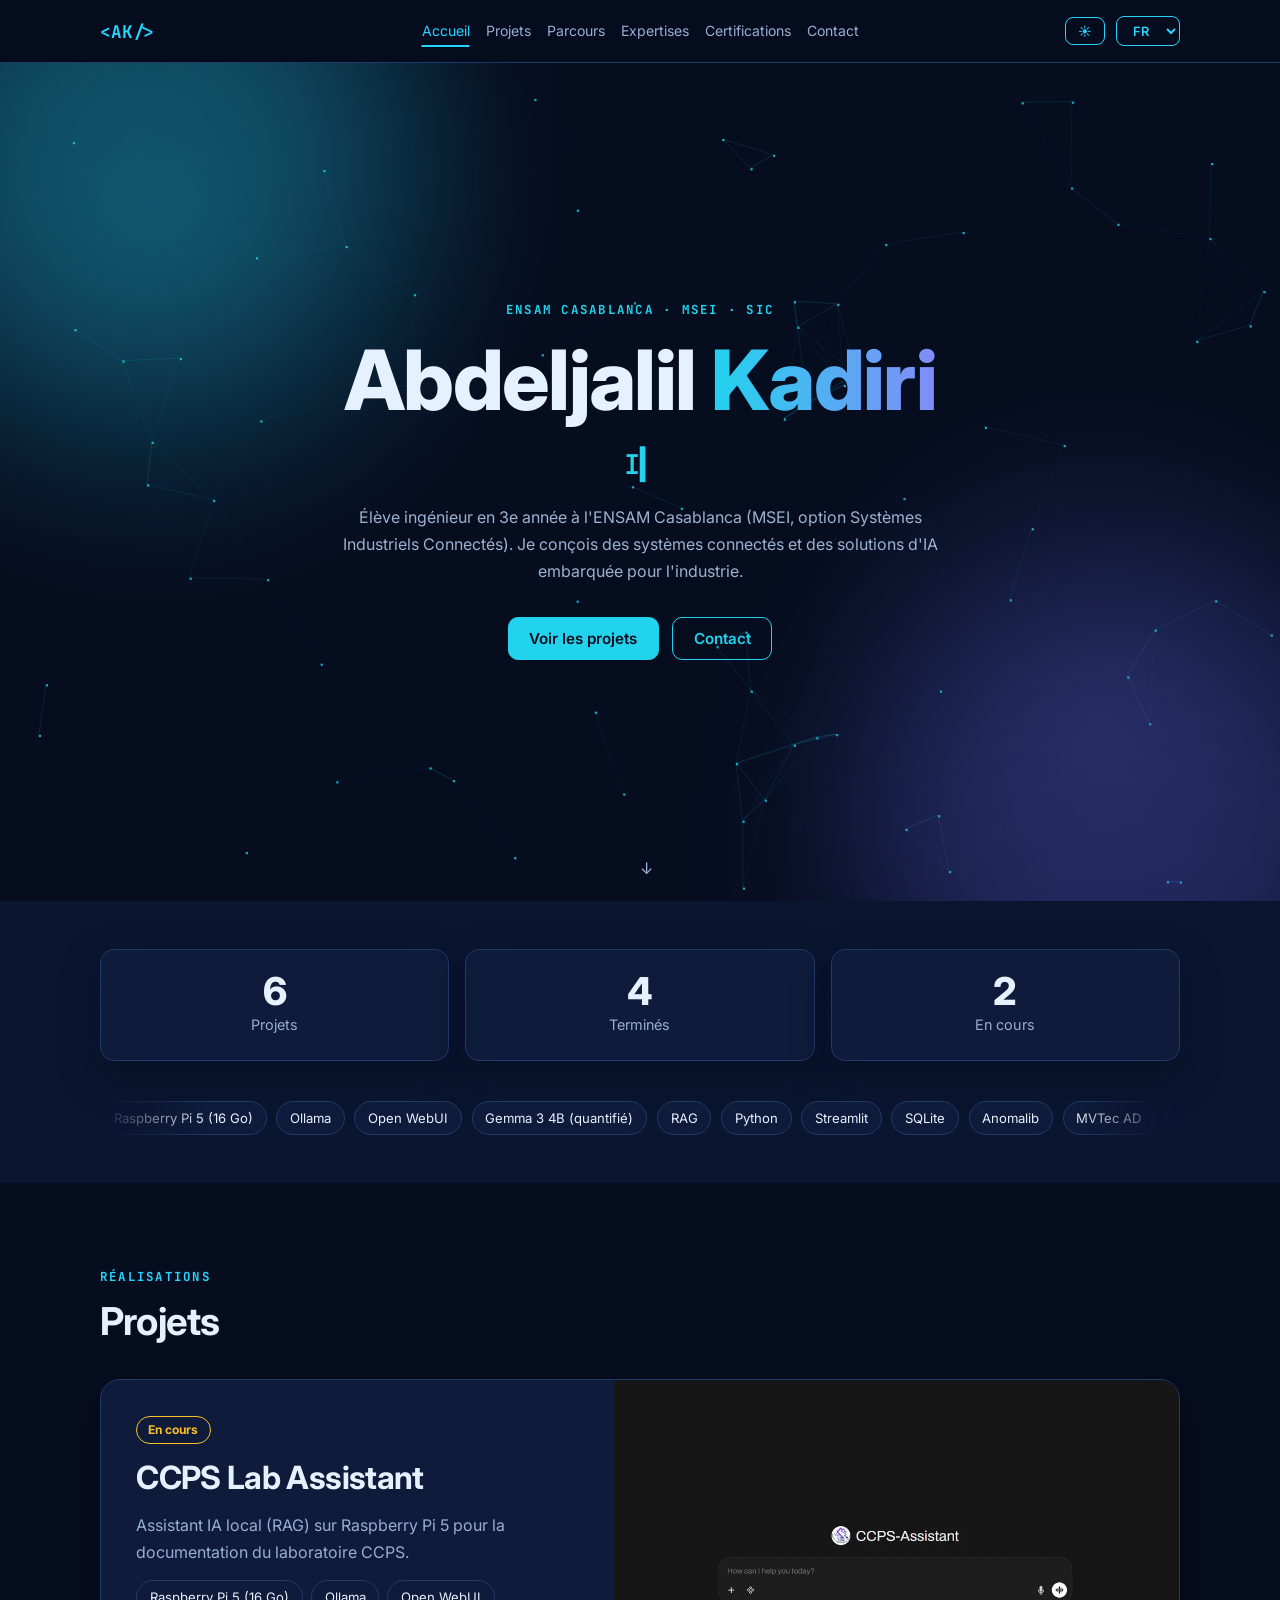
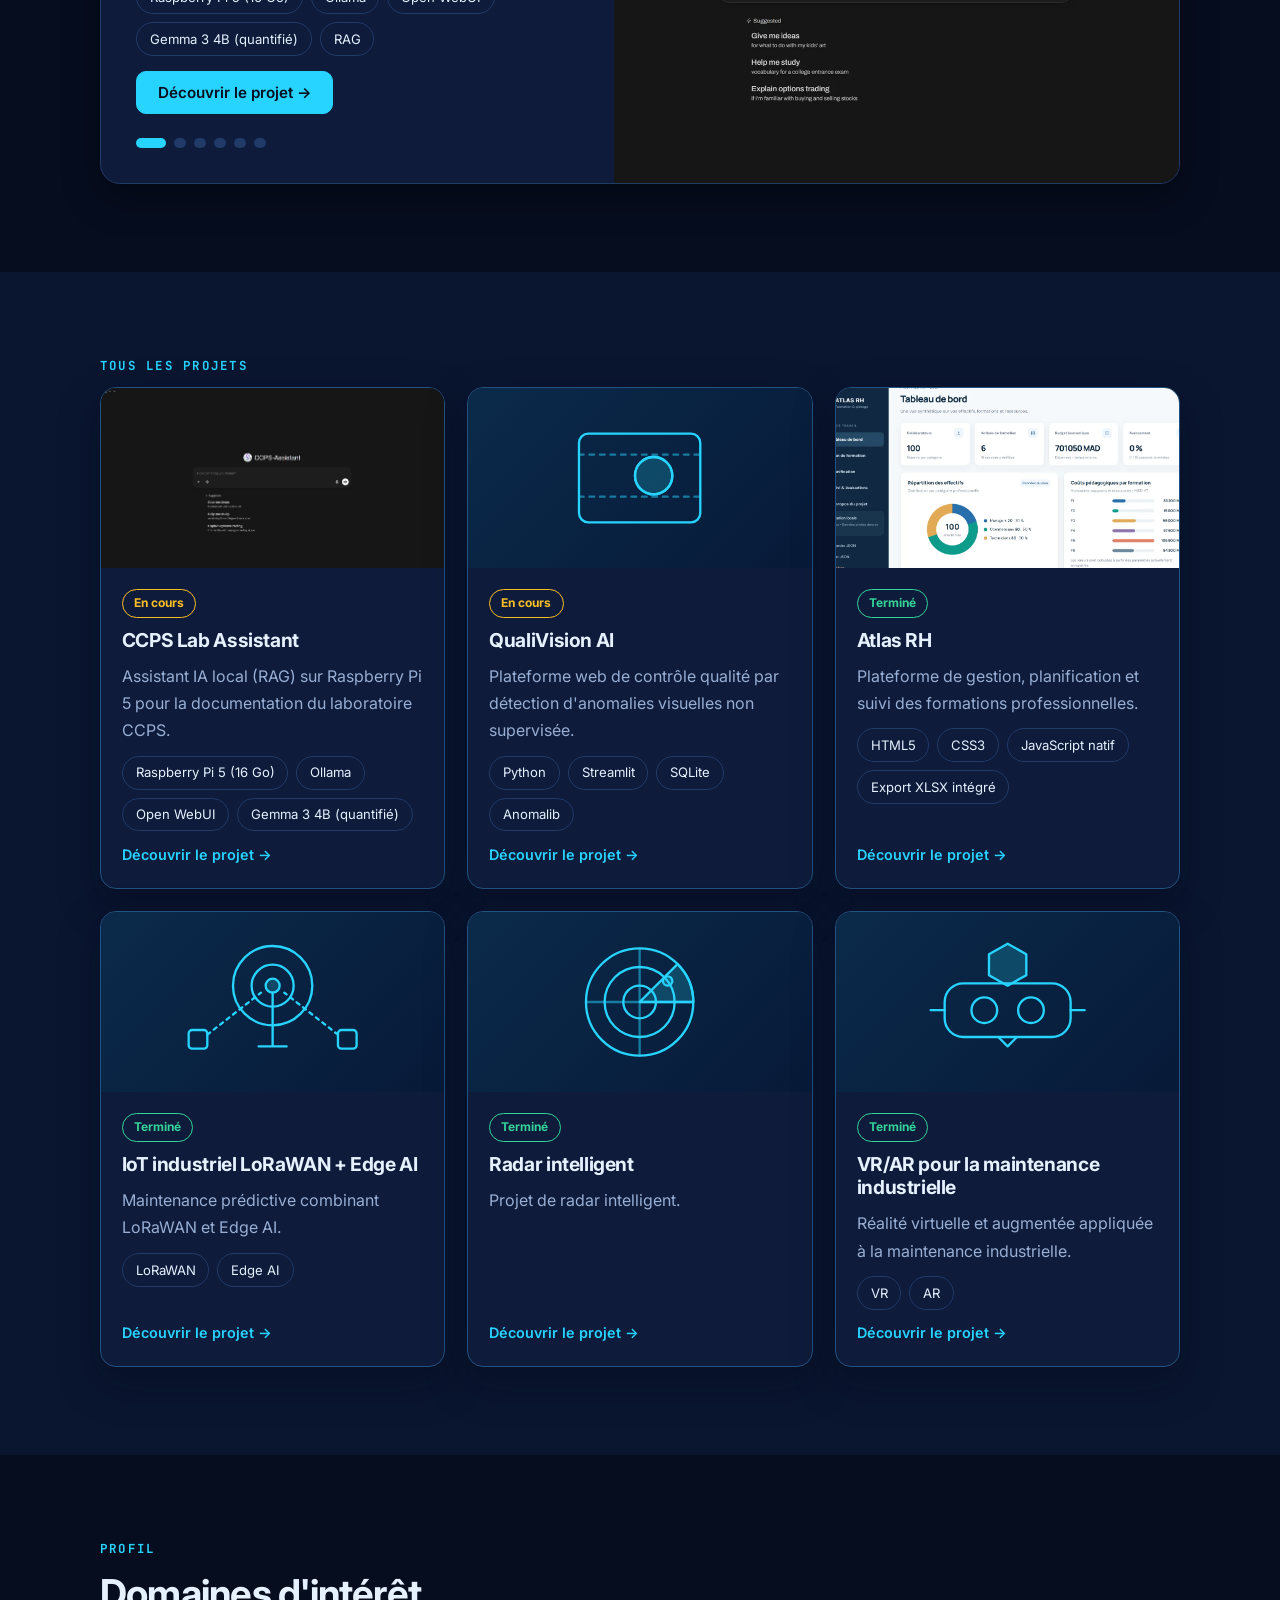
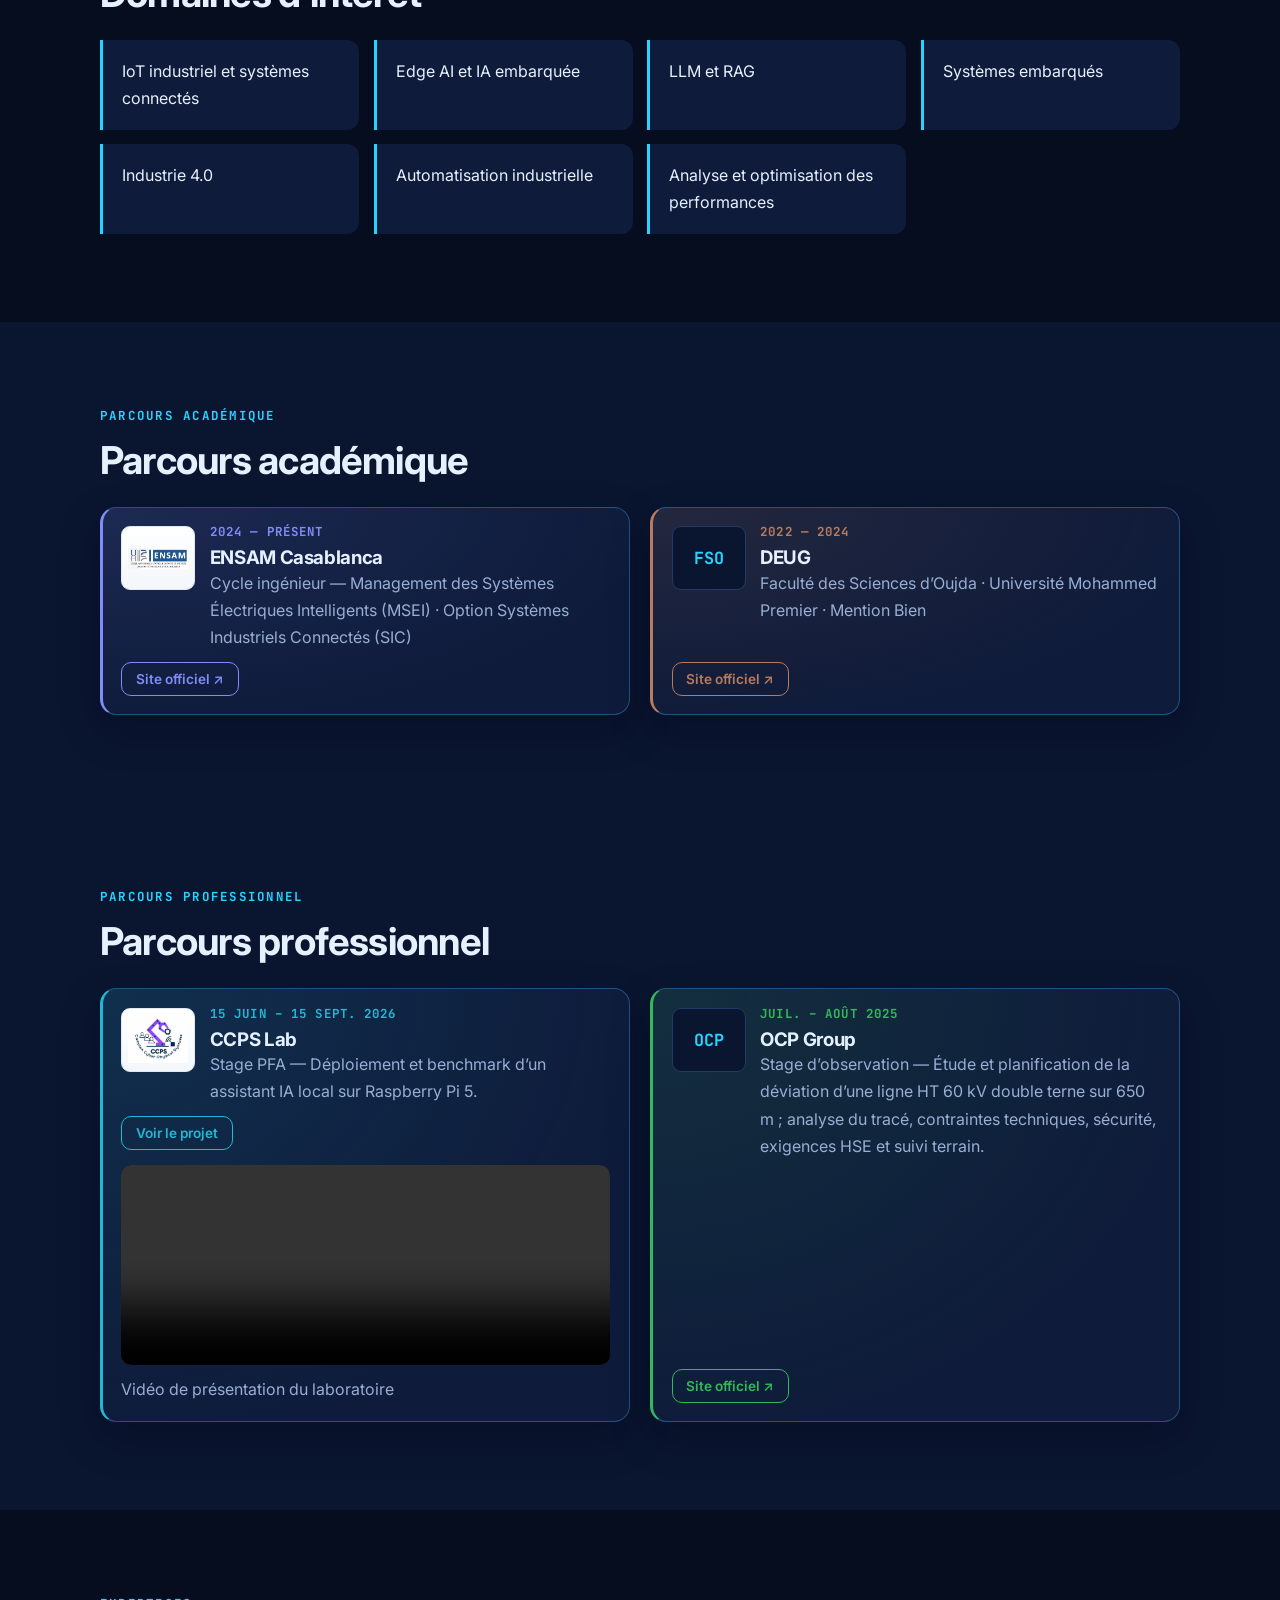
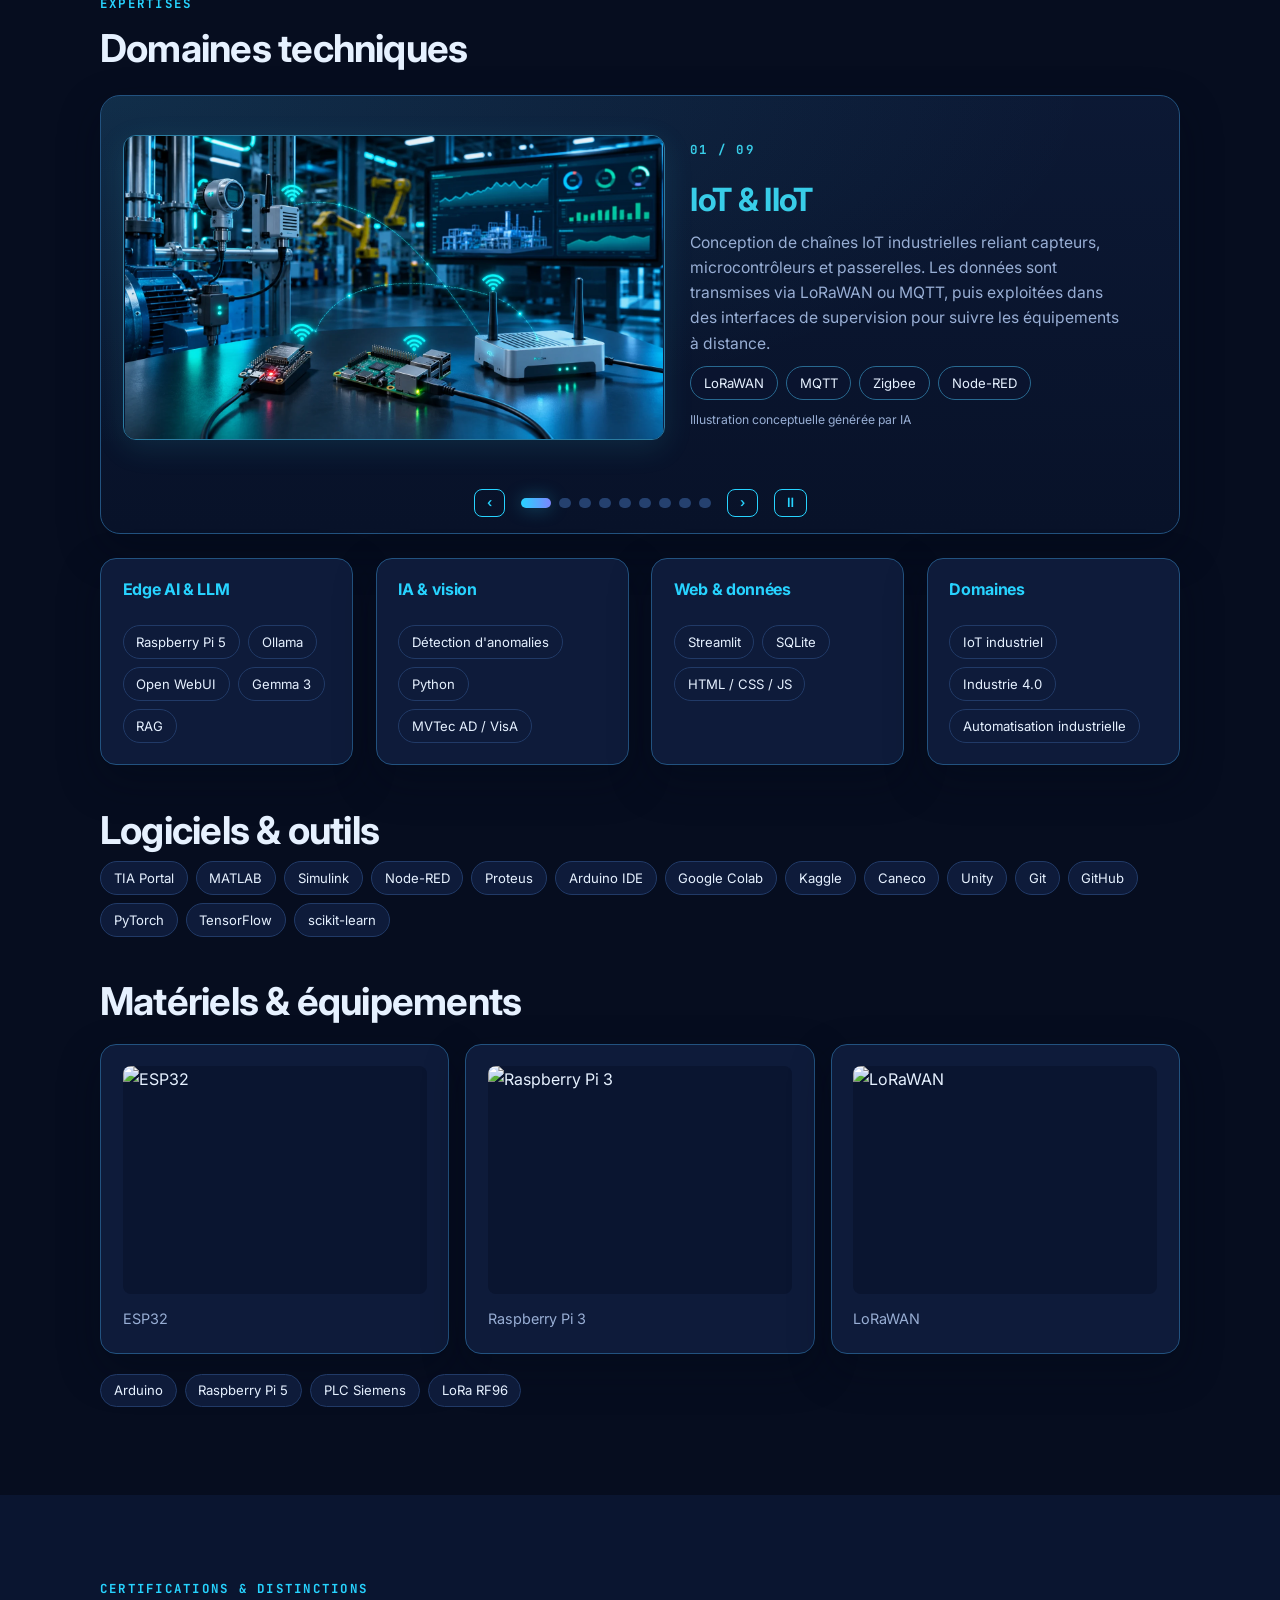
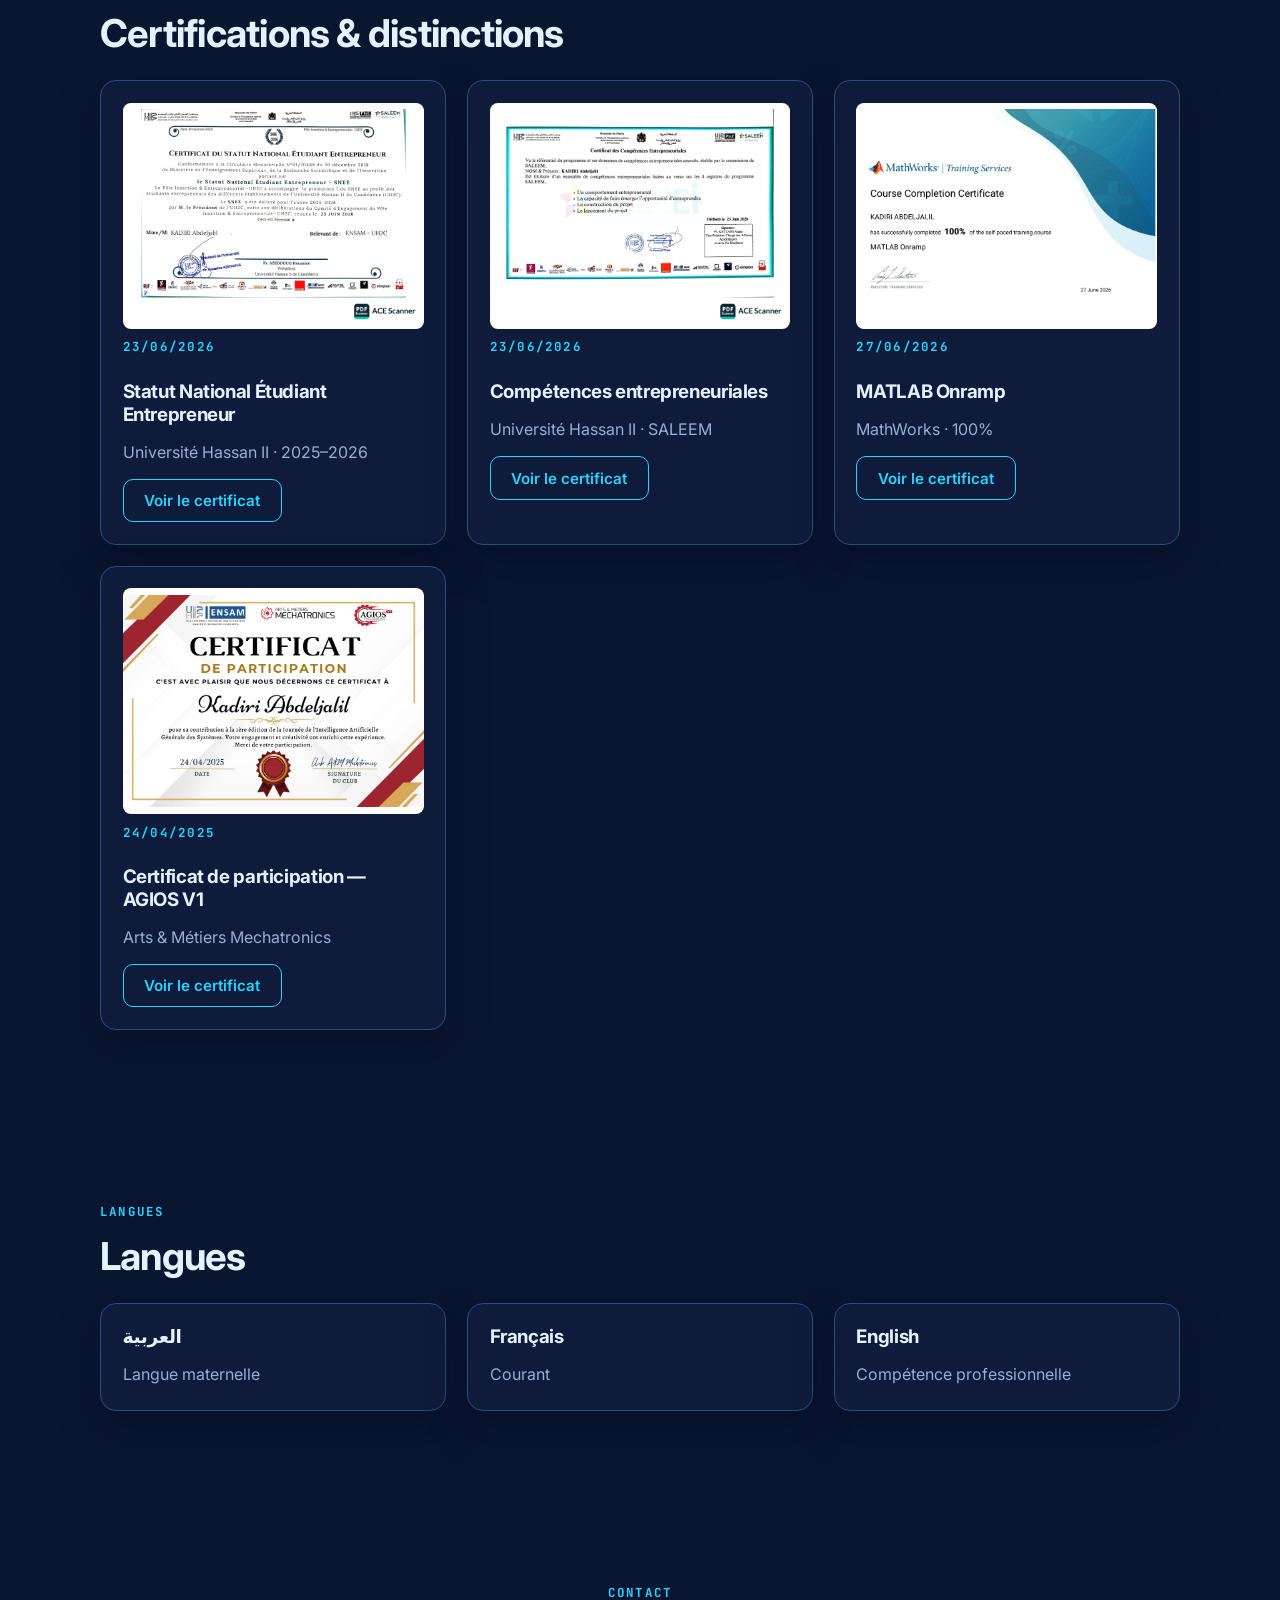
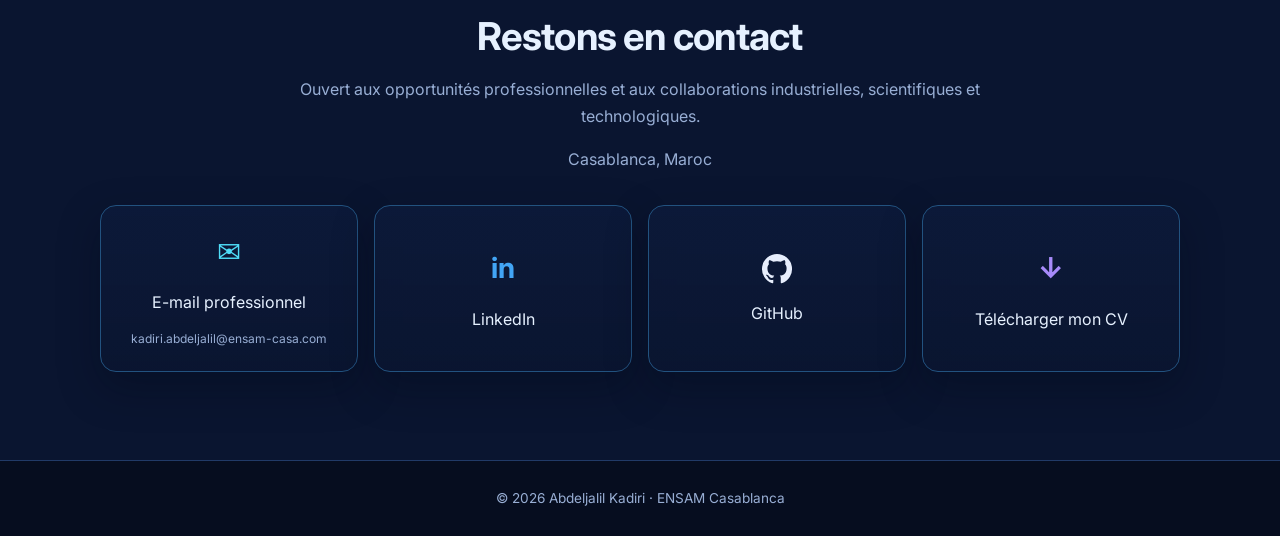
==== commit ec209b41: "Final_version" ====
--- a/index.html
+++ b/index.html
@@ -9,12 +9,13 @@
 <link rel="preconnect" href="https://fonts.googleapis.com"><link rel="preconnect" href="https://fonts.gstatic.com" crossorigin>
 <link href="https://fonts.googleapis.com/css2?family=Inter:wght@400;600;800&family=JetBrains+Mono:wght@500;700&display=swap" rel="stylesheet">
 <link rel="stylesheet" href="style.css">
+<link rel="icon" type="image/svg+xml" href="assets/favicon.svg">
 </head>
 <body data-page="home">
 <noscript><p style="padding:2rem;color:#fff">JavaScript est nécessaire pour afficher ce portfolio.</p></noscript>
 <div id="app"></div>
 <script src="content/site.js"></script>
 <script src="content/projects.js"></script>
-<script src="script.js"></script>
+<script src="script.js?v=20261127fix"></script>
 </body>
 </html>
--- a/style.css
+++ b/style.css
@@ -70,3 +70,90 @@
 @media(max-width:820px){.sc,.ph2{grid-template-columns:1fr}.scI .vis{min-height:220px}}
 @media(max-width:760px){#burger{display:block}nav{display:none;position:absolute;top:62px;left:0;right:0;flex-direction:column;background:var(--bg);padding:1rem 1.25rem;border-bottom:1px solid var(--bd)}nav.o{display:flex}section{padding:3.5rem 0}.flow{flex-direction:column;align-items:flex-start}.flow i{transform:rotate(90deg)}.stats b{font-size:1.8rem}}
 @media(prefers-reduced-motion:reduce){*{animation:none!important;transition:none!important}.rv{opacity:1;transform:none}html{scroll-behavior:auto}}
+/* V1 additions — retain original palette, particles and project layout. */
+.extra-grid{display:grid;grid-template-columns:repeat(auto-fit,minmax(min(100%,320px),1fr));gap:1.3rem;margin-top:1.5rem}.entry{background:var(--card);border:1px solid var(--bd);border-radius:16px;padding:1.35rem;box-shadow:var(--sh);display:flex;flex-direction:column;gap:.8rem;min-width:0}.entry-top{display:flex;gap:1rem;align-items:center}.org-logo,.org-placeholder{flex:0 0 88px;width:88px;height:78px;object-fit:contain;border-radius:9px;background:#fff;padding:7px}.org-placeholder{display:grid;place-items:center;background:var(--bg2);border:1px solid var(--bd);font:700 1.05rem var(--m);color:var(--c)}.entry .b{align-self:flex-start}.exp-video,.video-grid video{width:100%;background:#000;border-radius:10px;aspect-ratio:16/9}.video-grid{display:grid;grid-template-columns:repeat(auto-fit,minmax(min(100%,270px),1fr));gap:1rem}.video-grid figcaption,.hardware-grid figcaption{color:var(--mut);font-size:.9rem}.expert-cover{width:100%;border-radius:16px;margin:1.2rem 0 0;border:1px solid var(--bd);max-height:480px;object-fit:cover}.subhead{margin-top:2.6rem}.hardware-grid{display:grid;grid-template-columns:repeat(auto-fit,minmax(min(100%,220px),1fr));gap:1rem;margin:1.2rem 0}.hardware-grid img{width:100%;aspect-ratio:4/3;object-fit:contain;background:var(--bg2);border-radius:8px}.cert img{width:100%;aspect-ratio:4/3;object-fit:contain;background:#fff;border-radius:8px;cursor:zoom-in}.contact-grid{display:grid;grid-template-columns:.85fr 1.15fr;gap:1.4rem;margin-top:1.5rem}.availability{padding:1rem;background:var(--bg2);border:1px solid var(--bd);border-radius:10px}.availability span{color:var(--ok)}.contact-links{display:grid}.contact-links a{padding:.8rem 0;border-bottom:1px solid var(--bd);overflow-wrap:anywhere}.contact-links a:hover{color:var(--c)}.contact-form label{display:flex;flex-direction:column;gap:.4rem;font-size:.9rem;font-weight:600}.form-grid{display:grid;grid-template-columns:1fr 1fr;gap:1rem}.contact-form input:not([type=checkbox]),.contact-form textarea,.contact-form select{width:100%;min-width:0;padding:.8rem;border-radius:8px;border:1px solid var(--bd);color:var(--tx);background:var(--bg2);font:inherit}.contact-form textarea{resize:vertical}.contact-form .consent{flex-direction:row;align-items:flex-start;font-weight:400;color:var(--mut)}.contact-form .consent input{margin-top:.4rem;accent-color:var(--c)}.contact-form .hp{position:absolute;left:-9999px}.language-select{background:var(--bg);color:var(--c);max-width:70px}.language-select option{color:var(--tx);background:var(--bg)}nav{gap:1rem}nav a{font-size:.88rem}[dir=rtl] .logo{margin-right:0;margin-left:auto}[dir=rtl] .mt{direction:ltr}[dir=rtl] .flow i{transform:rotate(180deg)}[dir=rtl] .contact-form .hp{left:auto;right:-9999px}.grid{grid-template-columns:repeat(auto-fill,minmax(min(100%,300px),1fr))}@media(max-width:1050px){#burger{display:block}nav{display:none;position:absolute;top:62px;left:0;right:0;flex-direction:column;background:var(--bg);padding:1rem 1.25rem;border-bottom:1px solid var(--bd)}nav.o{display:flex}}@media(max-width:760px){.contact-grid,.form-grid{grid-template-columns:1fr}.entry-top{align-items:flex-start}.hero h1{font-size:clamp(2.3rem,8vw,5.2rem)}[dir=rtl] .flow i{transform:rotate(90deg)}}
+
+/* Navigation desktop : centrage exact, indépendant du logo et des commandes. */
+@media (min-width:1051px){
+  header .w{position:relative}
+  header #nav{position:absolute;left:50%;transform:translateX(-50%);justify-content:center;align-items:center;white-space:nowrap}
+}
+
+.expert-slider{margin:1.5rem 0;background:var(--card);border:1px solid var(--bd);border-radius:20px;overflow:hidden;box-shadow:var(--sh)}.expert-slide{animation:expertfade .55s ease}.expert-slide img{display:block;width:100%;height:auto;aspect-ratio:1120/470;background:#08152b}.expert-caption{padding:1.5rem 2rem;display:grid;gap:.7rem}.expert-caption h3{font-size:clamp(1.4rem,3vw,2rem);color:var(--c)}.expert-controls{display:flex;align-items:center;justify-content:center;gap:1rem;padding:0 1rem 1.2rem;direction:ltr}.expert-controls .dots{margin:0;gap:.5rem}.expert-controls .dots button{position:relative}.expert-controls .dots button:after{content:"";position:absolute;inset:-8px}.contact-simple{text-align:center}.contact-simple>p{max-width:720px;margin:1rem auto}.contact-tiles{display:grid;grid-template-columns:repeat(4,minmax(0,1fr));gap:1rem;margin-top:2rem}.contact-tiles a{align-items:center;justify-content:center;overflow-wrap:anywhere;transition:.25s}.contact-tiles a:hover{border-color:var(--c);transform:translateY(-4px)}.contact-tiles strong{color:var(--c);font-size:1.8rem}.contact-tiles small{font-size:.75rem;color:var(--mut)}@keyframes expertfade{from{opacity:.2}to{opacity:1}}@media(max-width:760px){.contact-tiles{grid-template-columns:repeat(2,minmax(0,1fr))}.expert-caption{padding:1rem}.expert-controls{gap:.65rem}}
+
+/* Refined organization cards and contact accents */
+.org-entry{--accent:var(--c);border-inline-start:3px solid var(--accent);background:linear-gradient(125deg,color-mix(in srgb,var(--accent) 6%,var(--card)),var(--card) 65%);transition:transform .25s,box-shadow .25s}.org-entry:hover{transform:translateY(-3px)}.org-entry[data-org=FSO]{--accent:#b77b5d}.org-entry[data-org=OCP]{--accent:#35b75b}.org-entry[data-org=ENSAM]{--accent:#818cf8}.org-entry[data-org=CCPS]{--accent:#22b8d3}.org-entry .k{color:var(--accent);letter-spacing:.09em}.org-entry .org-logo{flex:0 0 100px;width:100px;height:86px;padding:9px;border:1px solid #e4e9ef}.org-entry .entry-top>div:last-child{min-width:0}.org-entry .b{margin-top:auto}.contact-tiles strong{display:grid;place-items:center;min-height:36px}.contact-tiles a:nth-child(2) strong{color:#38a9ed}.contact-tiles a:nth-child(4) strong{color:#a78bfa}.contact-tiles a{min-height:150px}.entry h3{overflow-wrap:anywhere}@media(max-width:480px){.org-entry .org-logo{flex-basis:72px;width:72px;height:72px}.entry{padding:1rem}.contact-tiles{gap:.6rem}}
+
+/* Final portfolio refinements — richer colors and stronger expertise slideshow */
+:root{
+  --c:#27d3ff;
+  --c2:#7c86ff;
+  --mut:#98aed4;
+  --bd:#213a67;
+  --sh:0 14px 36px rgba(0,0,0,.38);
+}
+.hero{background:
+  radial-gradient(circle at 12% 18%, rgba(39,211,255,.16), transparent 30%),
+  radial-gradient(circle at 86% 78%, rgba(124,134,255,.12), transparent 26%),
+  #060d1f}
+.entry,.card,.stats div,.expert-slider,.org-entry,.contact-tiles a{
+  box-shadow:0 16px 40px rgba(2,8,24,.34);
+}
+.entry,.card,.org-entry,.contact-tiles a,.expert-slider{
+  border-color:color-mix(in srgb,var(--bd) 84%, var(--c) 16%);
+}
+.expert-slider{
+  background:linear-gradient(180deg, rgba(12,25,53,.96), rgba(8,18,41,.98));
+  overflow:hidden;
+}
+.expert-slide img{
+  aspect-ratio:16/9;
+  object-fit:cover;
+  background:linear-gradient(135deg,#08152b,#0d2046);
+}
+.expert-caption{
+  background:linear-gradient(180deg, rgba(8,18,41,.08), rgba(8,18,41,.42));
+}
+.expert-caption .chip{
+  background:rgba(10,21,48,.9);
+  border-color:rgba(39,211,255,.22);
+}
+.expert-controls .dots button{background:#25416f}
+.expert-controls .dots button.on{
+  background:linear-gradient(90deg,var(--c),var(--c2));
+  box-shadow:0 0 18px rgba(39,211,255,.35);
+}
+.contact-tiles a{
+  background:linear-gradient(180deg, rgba(12,26,58,.88), rgba(10,21,48,.98));
+}
+.contact-tiles a:hover{box-shadow:0 14px 34px rgba(39,211,255,.16)}
+.contact-tiles a:nth-child(1) strong{color:#4fdcf7}
+.contact-tiles a:nth-child(2) strong{color:#42a5f5}
+.contact-tiles a:nth-child(3) strong{color:#e7eefc}
+.contact-tiles a:nth-child(4) strong{color:#a78bfa}
+.org-entry{
+  box-shadow:0 16px 40px rgba(2,8,24,.30);
+}
+.org-entry .org-logo{
+  background:linear-gradient(180deg,#ffffff,#f3f7fb);
+  border-color:#dfe8f3;
+}
+.b:hover,.card:hover,.entry:hover{
+  box-shadow:0 14px 36px rgba(39,211,255,.12);
+}
+
+/* Expertise descriptions and accessible light-mode accents */
+.expert-caption p{max-width:85ch;line-height:1.8;font-size:clamp(.95rem,1.5vw,1.06rem)}.ai-caption{color:var(--mut);font-size:.76rem}.expert-caption{gap:.9rem}.expert-slide img{width:100%;aspect-ratio:16/9;object-fit:cover}
+[data-theme=light]{--c:#087e9d;--c2:#5455bd;--mut:#4d627d;--bd:#d2e0ee;--sh:0 10px 30px rgba(20,60,100,.12)}[data-theme=light] .expert-slider,[data-theme=light] .expert-caption,[data-theme=light] .contact-tiles a{background:var(--card);color:var(--tx)}[data-theme=light] .expert-caption .chip{background:var(--bg2);border-color:var(--bd)}[data-theme=light] .contact-tiles a:nth-child(3) strong{color:#18243b}[data-theme=light] .org-entry[data-org=FSO]{--accent:#925537}[data-theme=light] .org-entry[data-org=OCP]{--accent:#16753b}
+
+/* Compact visual balance and color accents */
+#expertise .expert-slide{--accent:#38cde8;display:grid;grid-template-columns:minmax(0,1.1fr) minmax(0,1fr);align-items:center;gap:0;min-width:0;padding:clamp(.8rem,2vw,1.4rem);background:radial-gradient(ellipse at 0% 0%,color-mix(in srgb,var(--accent) 12%,transparent),transparent 65%)}
+#expertise .expert-slide[data-domain=industry]{--accent:#a5b4fc}#expertise .expert-slide[data-domain=embedded]{--accent:#5eead4}#expertise .expert-slide[data-domain=edge]{--accent:#c4b5fd}#expertise .expert-slide[data-domain=vision]{--accent:#fbbf77}#expertise .expert-slide[data-domain=scada]{--accent:#60a5fa}#expertise .expert-slide[data-domain=automation]{--accent:#facc70}#expertise .expert-slide[data-domain=maintenance]{--accent:#6ee7b7}#expertise .expert-slide[data-domain=arvr]{--accent:#e0aaff}
+#expertise .expert-slide img{width:100%;height:auto;max-height:330px;aspect-ratio:16/9;object-fit:contain;border:1px solid color-mix(in srgb,var(--accent) 45%,var(--bd));border-radius:13px;box-shadow:0 8px 30px color-mix(in srgb,var(--accent) 12%,transparent)}
+#expertise .expert-caption{padding:clamp(.8rem,2vw,1.6rem);min-width:0;background:none;border-inline-start:0;gap:.65rem}#expertise .expert-caption h3,#expertise .expert-caption .k{color:var(--accent)}#expertise .expert-caption p{font-size:.98rem;line-height:1.6}#expertise .expert-caption .chip{border-color:color-mix(in srgb,var(--accent) 32%,var(--bd));white-space:normal}#expertise .expert-controls{padding:.6rem 1rem 1rem}
+#education .org-entry,#experience .org-entry{position:relative;isolation:isolate;border-inline-start:3px solid var(--accent);background:radial-gradient(ellipse at top left,color-mix(in srgb,var(--accent) 13%,transparent),transparent 75%),var(--card);transition:transform .25s,border-color .25s,box-shadow .25s;gap:.65rem;padding:1.15rem}
+#education .org-entry:hover,#experience .org-entry:hover{border-color:var(--accent);box-shadow:0 10px 35px color-mix(in srgb,var(--accent) 16%,transparent);transform:translateY(-3px)}
+.org-entry .org-logo,.org-entry .org-placeholder{width:74px;height:64px;flex:0 0 74px;padding:6px;align-self:flex-start}.org-entry .entry-top{align-items:flex-start;gap:.9rem}.org-entry .entry-top>div:last-child{flex:1}.org-entry .k{margin-bottom:.55rem}.org-entry .b{border-color:var(--accent);color:var(--accent);padding:.5rem .85rem;font-size:.85rem}.org-entry .b:hover{background:var(--accent);color:var(--bg)}#experience .exp-video{max-height:200px;width:100%;object-fit:contain;align-self:center;margin-top:.3rem}
+[data-theme=light] #expertise .expert-slide{--accent:#087e9d}[data-theme=light] #expertise .expert-slide[data-domain=industry],[data-theme=light] #expertise .expert-slide[data-domain=edge],[data-theme=light] #expertise .expert-slide[data-domain=arvr]{--accent:#6545a5}[data-theme=light] #expertise .expert-slide[data-domain=embedded],[data-theme=light] #expertise .expert-slide[data-domain=maintenance]{--accent:#16745c}[data-theme=light] #expertise .expert-slide[data-domain=vision],[data-theme=light] #expertise .expert-slide[data-domain=automation]{--accent:#925537}[data-theme=light] #expertise .expert-slide[data-domain=scada]{--accent:#235ea6}[data-theme=light] .org-entry[data-org=ENSAM]{--accent:#5556b5}[data-theme=light] .org-entry[data-org=CCPS]{--accent:#087e9d}
+@media(max-width:760px){#expertise .expert-slide{grid-template-columns:1fr;padding:.75rem}#expertise .expert-slide img{max-height:230px}#expertise .expert-caption{padding:.9rem .25rem}#expertise .expert-controls{gap:.55rem}#education .org-entry,#experience .org-entry{padding:1rem}.org-entry .org-logo,.org-entry .org-placeholder{width:64px;height:56px;flex-basis:64px}}
+@media(prefers-reduced-motion:reduce){#education .org-entry:hover,#experience .org-entry:hover{transform:none}}
